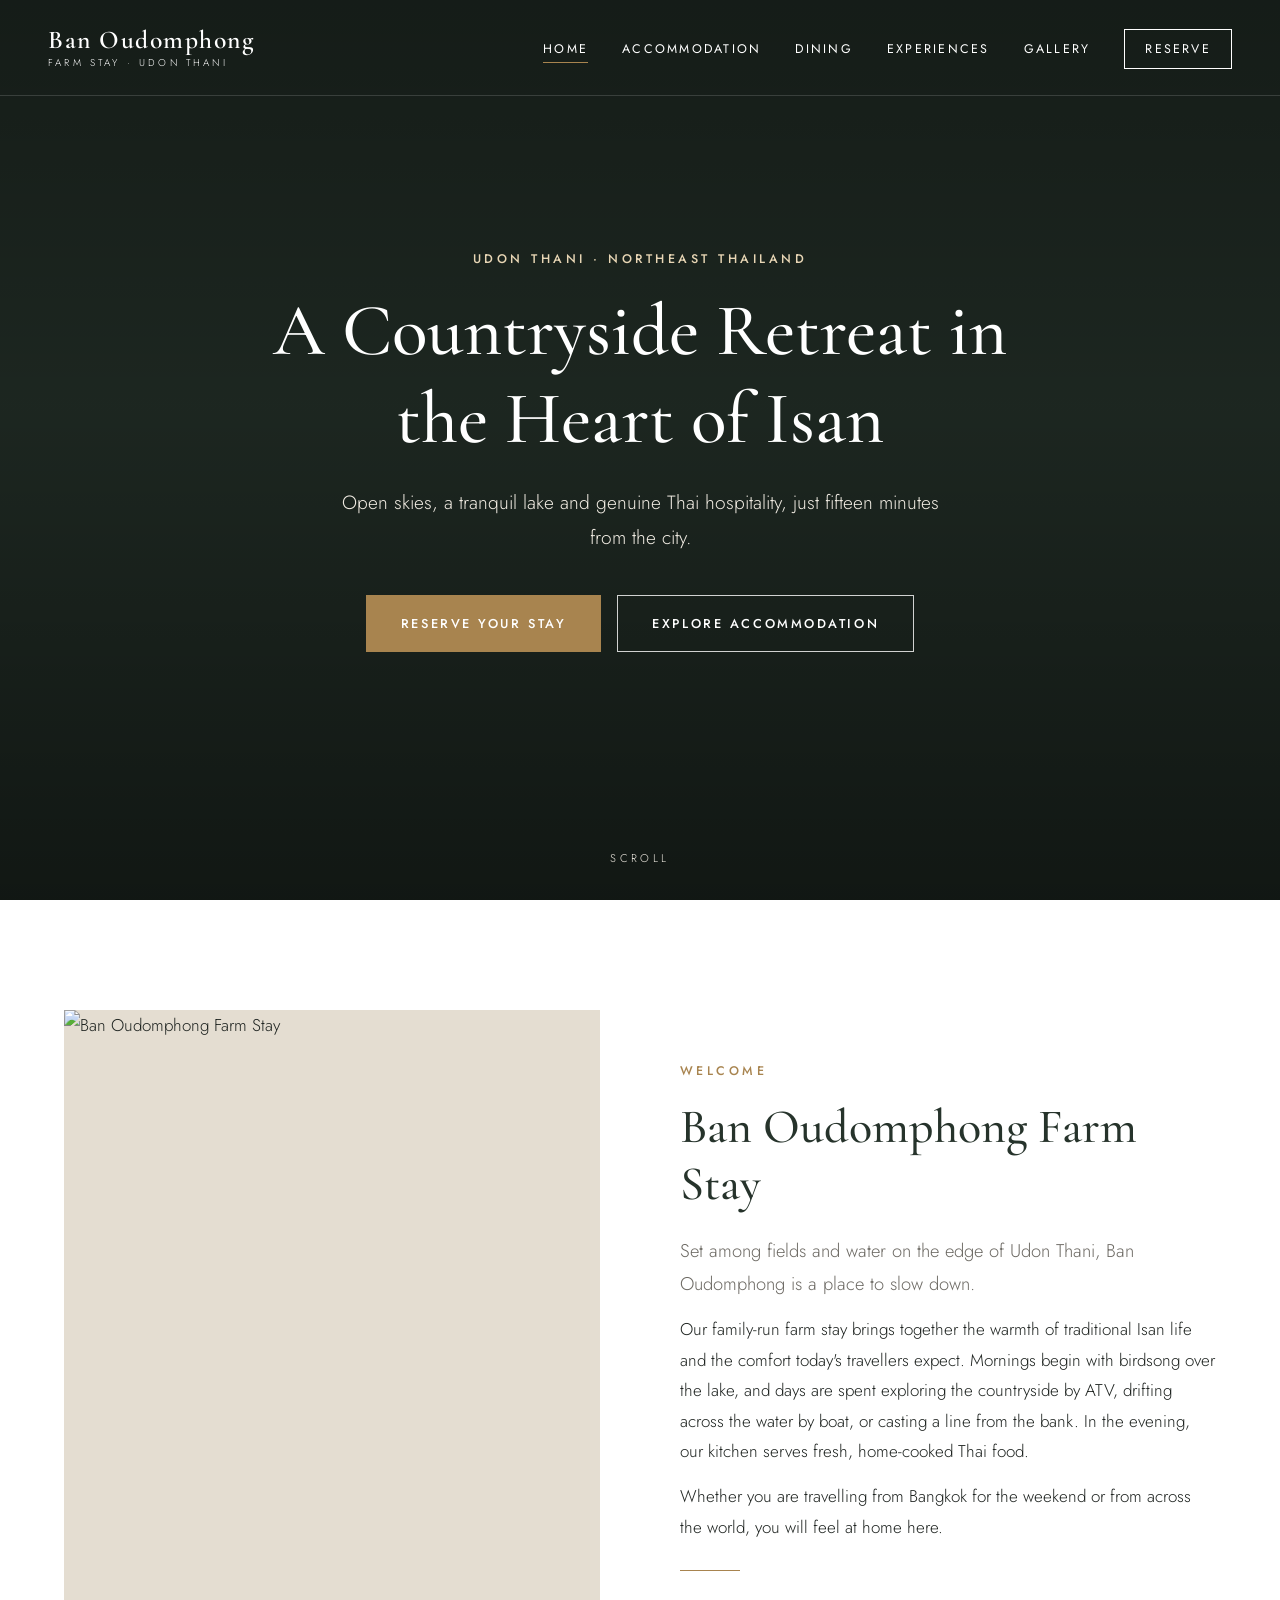
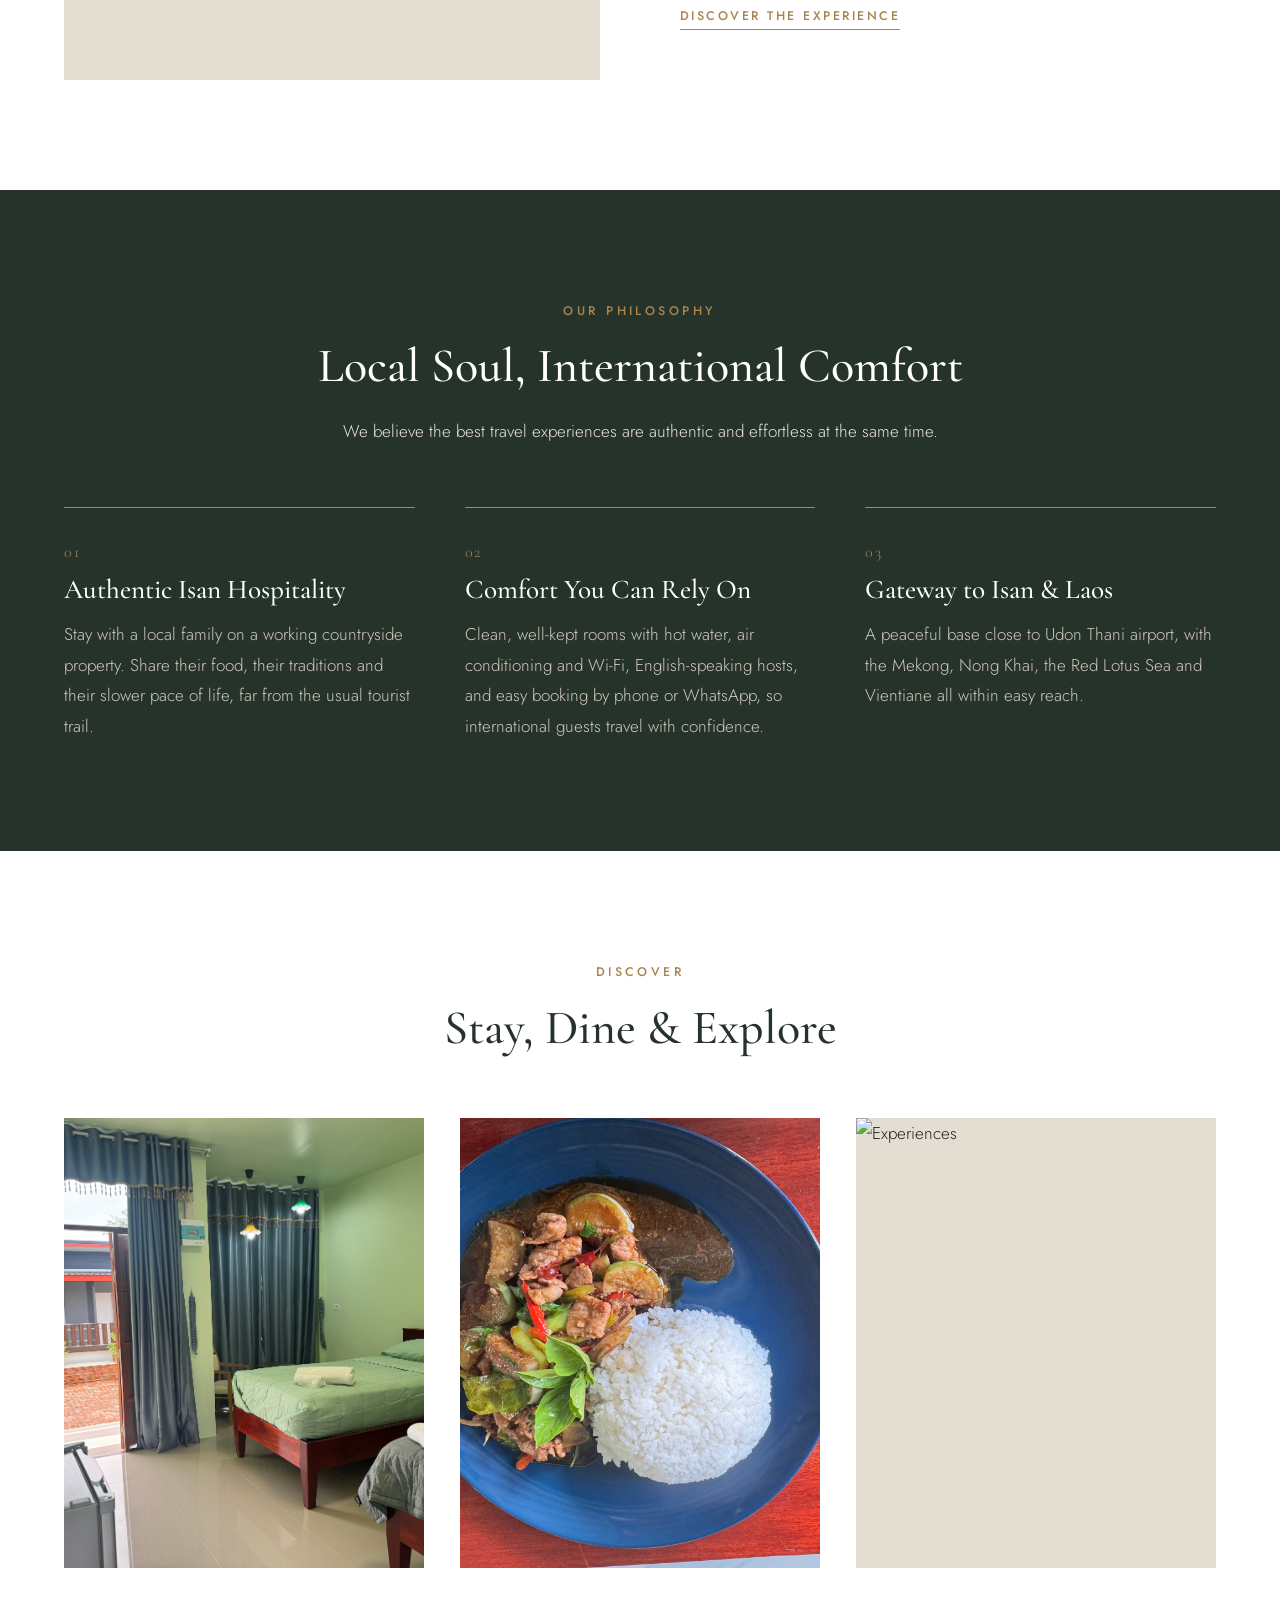
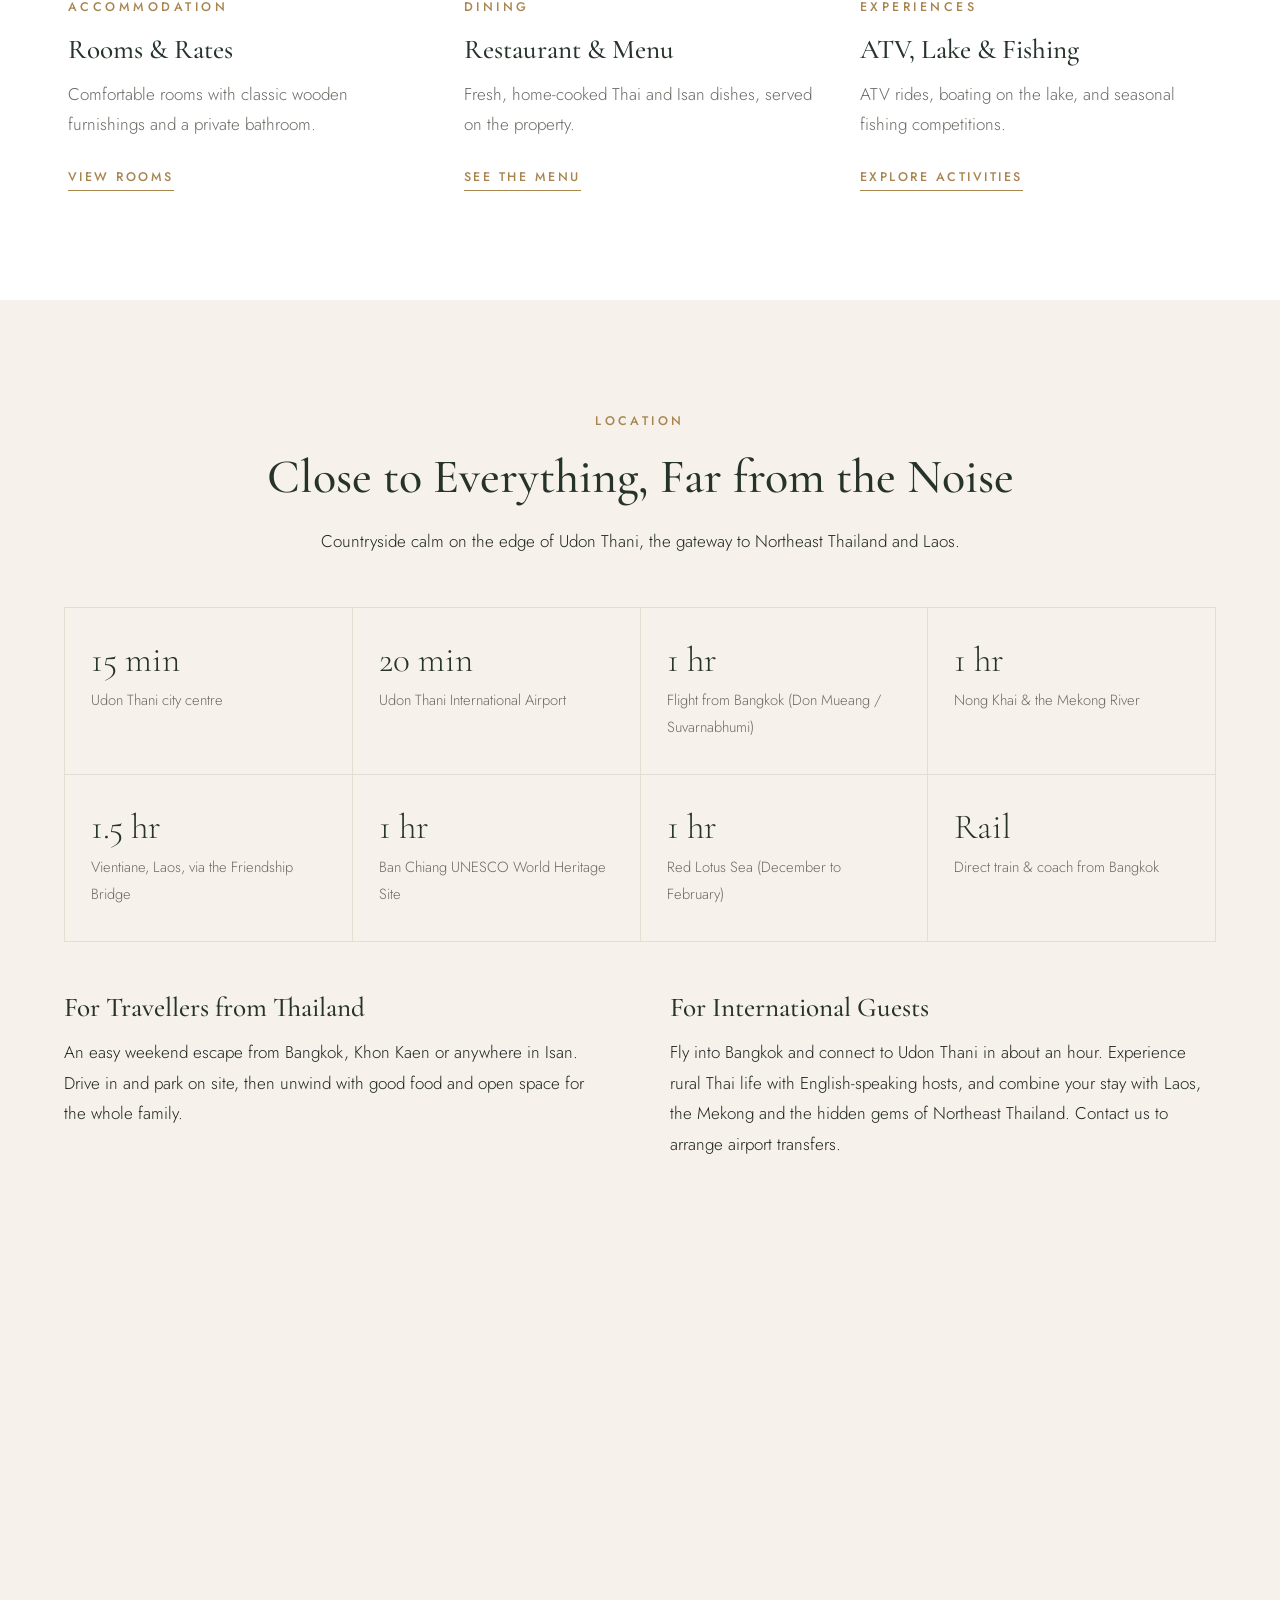
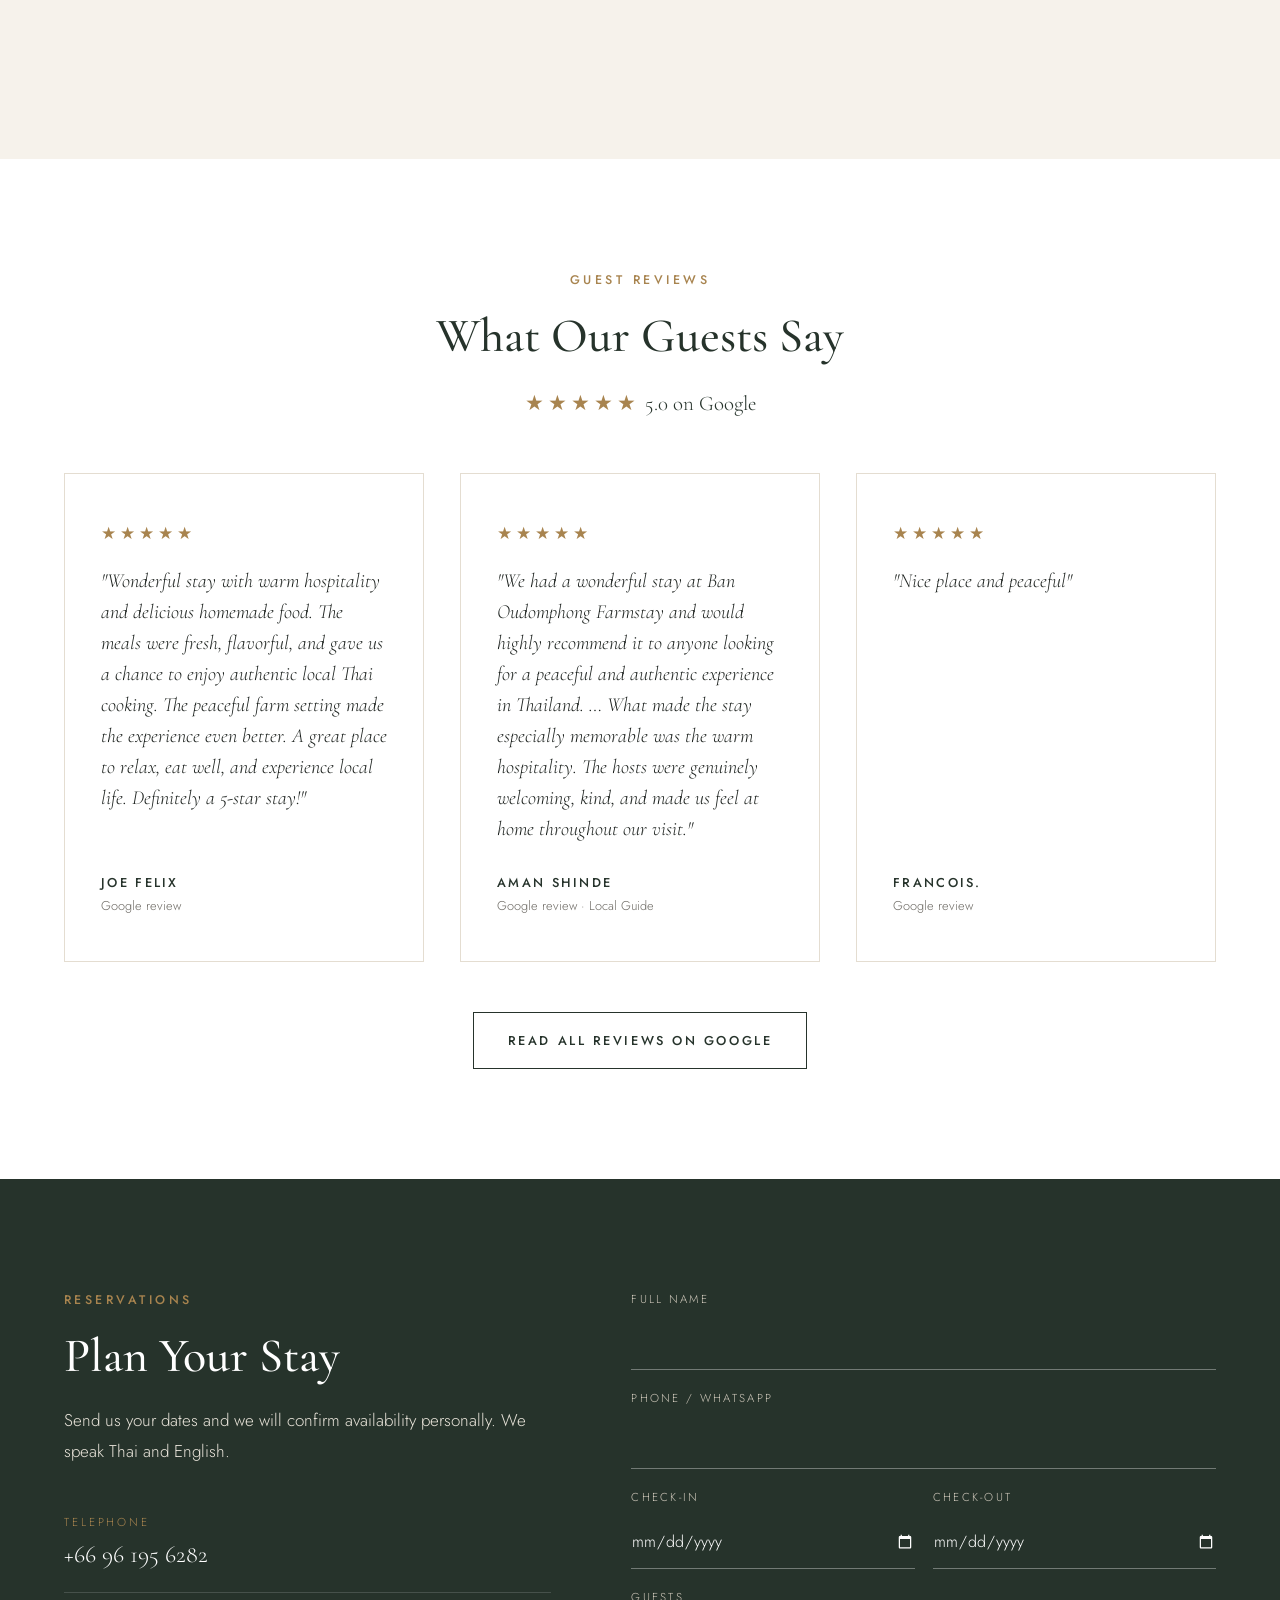
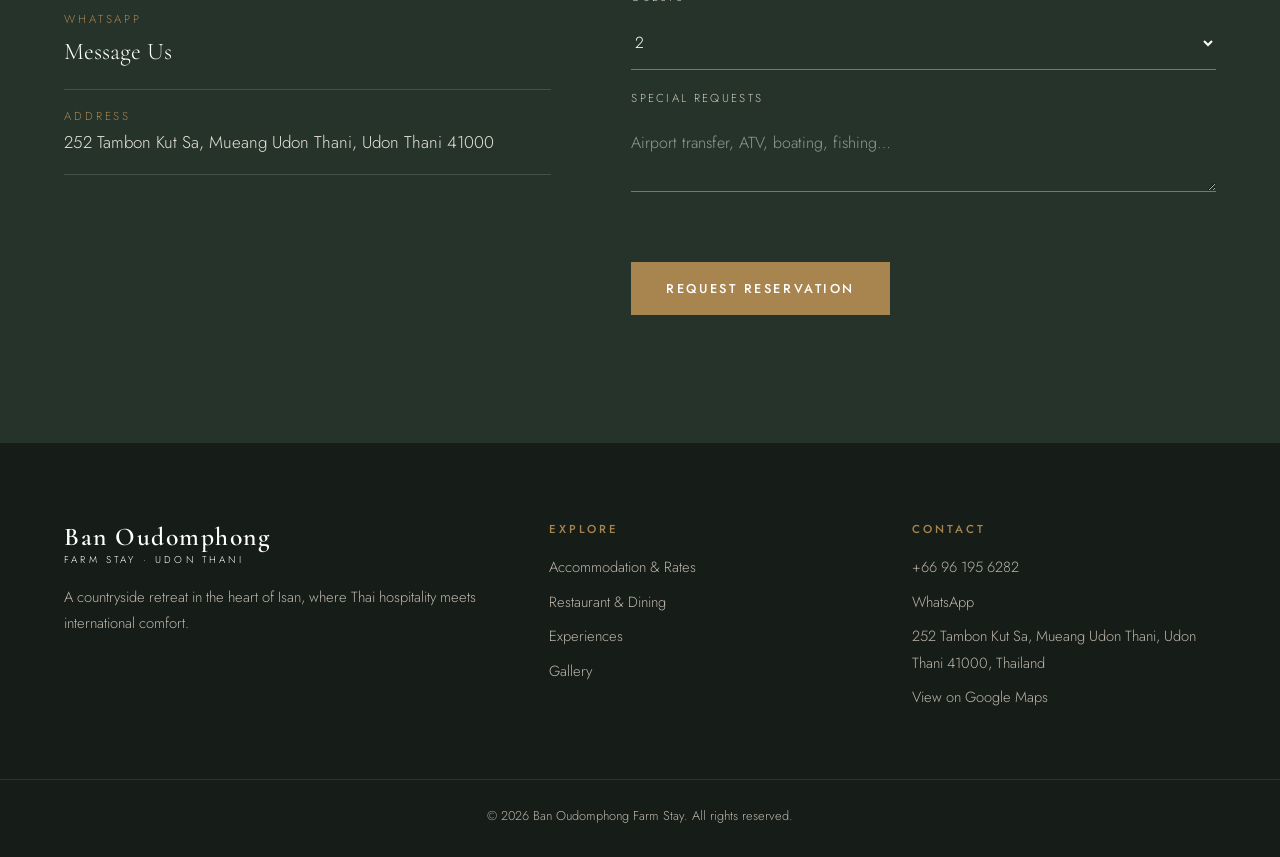
==== index.html @ ab88c96e "Initial commit" ====
<!DOCTYPE html>
<html lang="en">
<head>
  <meta charset="UTF-8">
  <meta name="viewport" content="width=device-width, initial-scale=1.0">
  <title>Ban Oudomphong Farm Stay | Countryside Retreat in Udon Thani, Thailand</title>
  <meta name="description" content="A countryside retreat 15 minutes from Udon Thani city. Comfortable rooms, an on-site Thai restaurant, lake boating, fishing and ATV rides, with Thai hospitality and international comfort.">
  <link href="https://fonts.googleapis.com/css2?family=Cormorant+Garamond:ital,wght@0,500;0,600;1,500&family=Jost:wght@300;400;500&display=swap" rel="stylesheet">
  <link rel="stylesheet" href="style.css">
</head>
<body>

  <div id="site-header"></div>

  <!-- ================= HERO ================= -->
  <section class="hero" style="background-image:url('nature/IMG_9752.JPG')">
    <div class="hero-content">
      <span class="eyebrow">Udon Thani · Northeast Thailand</span>
      <h1>A Countryside Retreat in the Heart of Isan</h1>
      <p>Open skies, a tranquil lake and genuine Thai hospitality, just fifteen minutes from the city.</p>
      <div class="hero-buttons">
        <a href="#contact" class="btn">Reserve Your Stay</a>
        <a href="accommodation.html" class="btn btn-ghost">Explore Accommodation</a>
      </div>
    </div>
    <span class="scroll-cue">Scroll</span>
  </section>

  <!-- ================= WELCOME ================= -->
  <section class="section">
    <div class="container split">
      <div class="split-img tall">
        <!-- Add your hotel photo as nature/hotel.jpg -->
        <img class="zoom" src="nature/hotel.jpg" alt="Ban Oudomphong Farm Stay">
      </div>
      <div>
        <span class="eyebrow">Welcome</span>
        <h2>Ban Oudomphong Farm Stay</h2>
        <p class="lead">Set among fields and water on the edge of Udon Thani, Ban Oudomphong is a place to slow down.</p>
        <p>Our family-run farm stay brings together the warmth of traditional Isan life and the comfort
           today's travellers expect. Mornings begin with birdsong over the lake, and days are spent
           exploring the countryside by ATV, drifting across the water by boat, or casting a line
           from the bank. In the evening, our kitchen serves fresh, home-cooked Thai food.</p>
        <p>Whether you are travelling from Bangkok for the weekend or from across the world, you
           will feel at home here.</p>
        <hr class="divider" style="margin-left:0">
        <a href="experiences.html" class="link-arrow">Discover the Experience</a>
      </div>
    </div>
  </section>

  <!-- ================= LOCAL + INTERNATIONAL ================= -->
  <section class="section dark">
    <div class="container">
      <div class="narrow center">
        <span class="eyebrow">Our Philosophy</span>
        <h2>Local Soul, International Comfort</h2>
        <p>We believe the best travel experiences are authentic and effortless at the same time.</p>
      </div>
      <div class="pillars">
        <div class="pillar">
          <span class="num">01</span>
          <h3>Authentic Isan Hospitality</h3>
          <p>Stay with a local family on a working countryside property. Share their food, their
             traditions and their slower pace of life, far from the usual tourist trail.</p>
        </div>
        <div class="pillar">
          <span class="num">02</span>
          <h3>Comfort You Can Rely On</h3>
          <p>Clean, well-kept rooms with hot water, air conditioning and Wi-Fi, English-speaking
             hosts, and easy booking by phone or WhatsApp, so international guests travel with confidence.</p>
        </div>
        <div class="pillar">
          <span class="num">03</span>
          <h3>Gateway to Isan &amp; Laos</h3>
          <p>A peaceful base close to Udon Thani airport, with the Mekong, Nong Khai, the Red Lotus Sea
             and Vientiane all within easy reach.</p>
        </div>
      </div>
    </div>
  </section>

  <!-- ================= DISCOVER ================= -->
  <section class="section">
    <div class="container">
      <div class="narrow center">
        <span class="eyebrow">Discover</span>
        <h2>Stay, Dine &amp; Explore</h2>
      </div>
      <div class="discover">
        <a href="accommodation.html" class="discover-card">
          <div class="img-wrap"><img src="rooms/IMG_9733.JPG" alt="Accommodation"></div>
          <div class="body">
            <span class="eyebrow">Accommodation</span>
            <h3>Rooms &amp; Rates</h3>
            <p>Comfortable rooms with classic wooden furnishings and a private bathroom.</p>
            <span class="link-arrow">View Rooms</span>
          </div>
        </a>
        <a href="dining.html" class="discover-card">
          <div class="img-wrap"><img src="food/IMG_9078.JPG" alt="Dining"></div>
          <div class="body">
            <span class="eyebrow">Dining</span>
            <h3>Restaurant &amp; Menu</h3>
            <p>Fresh, home-cooked Thai and Isan dishes, served on the property.</p>
            <span class="link-arrow">See the Menu</span>
          </div>
        </a>
        <a href="experiences.html" class="discover-card">
          <div class="img-wrap"><img src="nature/ATV1.JPG" alt="Experiences"></div>
          <div class="body">
            <span class="eyebrow">Experiences</span>
            <h3>ATV, Lake &amp; Fishing</h3>
            <p>ATV rides, boating on the lake, and seasonal fishing competitions.</p>
            <span class="link-arrow">Explore Activities</span>
          </div>
        </a>
      </div>
    </div>
  </section>

  <!-- ================= LOCATION ================= -->
  <section class="section sand" id="location">
    <div class="container">
      <div class="narrow center">
        <span class="eyebrow">Location</span>
        <h2>Close to Everything, Far from the Noise</h2>
        <p>Countryside calm on the edge of Udon Thani, the gateway to Northeast Thailand and Laos.</p>
      </div>
      <!-- Travel times are approximate -->
      <div class="distances">
        <div class="distance"><div class="time">15 min</div><div class="place">Udon Thani city centre</div></div>
        <div class="distance"><div class="time">20 min</div><div class="place">Udon Thani International Airport</div></div>
        <div class="distance"><div class="time">1 hr</div><div class="place">Flight from Bangkok (Don Mueang / Suvarnabhumi)</div></div>
        <div class="distance"><div class="time">1 hr</div><div class="place">Nong Khai &amp; the Mekong River</div></div>
        <div class="distance"><div class="time">1.5 hr</div><div class="place">Vientiane, Laos, via the Friendship Bridge</div></div>
        <div class="distance"><div class="time">1 hr</div><div class="place">Ban Chiang UNESCO World Heritage Site</div></div>
        <div class="distance"><div class="time">1 hr</div><div class="place">Red Lotus Sea (December to February)</div></div>
        <div class="distance"><div class="time">Rail</div><div class="place">Direct train &amp; coach from Bangkok</div></div>
      </div>
      <div class="split" style="align-items:start; gap:60px; margin-bottom:60px">
        <div>
          <h3>For Travellers from Thailand</h3>
          <p>An easy weekend escape from Bangkok, Khon Kaen or anywhere in Isan. Drive in and park
             on site, then unwind with good food and open space for the whole family.</p>
        </div>
        <div>
          <h3>For International Guests</h3>
          <p>Fly into Bangkok and connect to Udon Thani in about an hour. Experience rural Thai life
             with English-speaking hosts, and combine your stay with Laos, the Mekong and the hidden
             gems of Northeast Thailand. Contact us to arrange airport transfers.</p>
        </div>
      </div>
      <div class="map">
        <iframe src="https://maps.google.com/maps?q=17.4965262,102.811084&z=12&output=embed" allowfullscreen loading="lazy"></iframe>
      </div>
    </div>
  </section>

  <!-- ================= REVIEWS ================= -->
  <section class="section" id="reviews">
    <div class="container">
      <div class="narrow center">
        <span class="eyebrow">Guest Reviews</span>
        <h2>What Our Guests Say</h2>
        <p class="rating"><span class="stars">★★★★★</span> 5.0 on Google</p>
      </div>
      <div class="reviews">
        <div class="review">
          <span class="stars">★★★★★</span>
          <blockquote>"Wonderful stay with warm hospitality and delicious homemade food. The meals were fresh,
            flavorful, and gave us a chance to enjoy authentic local Thai cooking. The peaceful farm setting
            made the experience even better. A great place to relax, eat well, and experience local life.
            Definitely a 5-star stay!"</blockquote>
          <cite>Joe Felix</cite>
          <span class="src">Google review</span>
        </div>
        <div class="review">
          <span class="stars">★★★★★</span>
          <blockquote>"We had a wonderful stay at Ban Oudomphong Farmstay and would highly recommend it to anyone
            looking for a peaceful and authentic experience in Thailand. … What made the stay especially
            memorable was the warm hospitality. The hosts were genuinely welcoming, kind, and made us feel
            at home throughout our visit."</blockquote>
          <cite>Aman Shinde</cite>
          <span class="src">Google review · Local Guide</span>
        </div>
        <div class="review">
          <span class="stars">★★★★★</span>
          <blockquote>"Nice place and peaceful"</blockquote>
          <cite>Francois.</cite>
          <span class="src">Google review</span>
        </div>
      </div>
      <div class="center" style="margin-top:50px">
        <a class="btn btn-line" target="_blank"
           href="https://www.google.com/maps/place/Ban+Oudomphong+Farm+Stay+Udon+thani/@17.4965262,102.8085091,17z/data=!3m1!4b1!4m6!3m5!1s0x3123796e10d4afdd:0xed0dc369c6ca9669!8m2!3d17.4965262!4d102.811084!16s%2Fg%2F11npc_1782">
          Read All Reviews on Google</a>
      </div>
    </div>
  </section>

  <!-- ================= RESERVATIONS ================= -->
  <section class="section dark" id="contact">
    <div class="container contact-grid">
      <div>
        <span class="eyebrow">Reservations</span>
        <h2>Plan Your Stay</h2>
        <p>Send us your dates and we will confirm availability personally. We speak Thai and English.</p>
        <ul class="contact-list">
          <li><span>Telephone</span><a href="tel:+66961956282">+66 96 195 6282</a></li>
          <li><span>WhatsApp</span><a href="https://wa.me/66961956282" target="_blank">Message Us</a></li>
          <li><span>Address</span>252 Tambon Kut Sa, Mueang Udon Thani, Udon Thani 41000</li>
        </ul>
      </div>

      <!-- Submitting opens WhatsApp with the booking details filled in -->
      <form id="bookingForm" class="form">
        <label>Full Name<input type="text" id="name" required></label>
        <label>Phone / WhatsApp<input type="tel" id="phone" required></label>
        <div class="row">
          <label>Check-in<input type="date" id="checkin" required></label>
          <label>Check-out<input type="date" id="checkout" required></label>
        </div>
        <label>Guests
          <select id="guests"><option>1</option><option selected>2</option><option>3</option><option>4</option></select>
        </label>
        <label>Special Requests<textarea id="message" rows="2" placeholder="Airport transfer, ATV, boating, fishing…"></textarea></label>
        <p id="totalPrice" class="total"></p>
        <div><button type="submit" class="btn">Request Reservation</button></div>
        <p id="formMsg" class="form-msg"></p>
      </form>
    </div>
  </section>

  <div id="site-footer"></div>
  <script src="script.js"></script>
</body>
</html>
---- style.css ----
/* =========================================================
   Ban Oudomphong Farm Stay: shared styles for all pages
   ========================================================= */
:root {
  --ink: #1f2421;
  --forest: #26332b;
  --sand: #f6f2eb;
  --stone: #e4ddd1;
  --gold: #a8844f;
  --gold-dark: #8a6a3b;
  --muted: #6d6a64;
  --white: #ffffff;
  --serif: 'Cormorant Garamond', Georgia, serif;
  --sans: 'Jost', 'Helvetica Neue', Arial, sans-serif;
}
* { margin: 0; padding: 0; box-sizing: border-box; }
html { scroll-behavior: smooth; }
body { font-family: var(--sans); font-weight: 300; color: var(--ink); line-height: 1.8; background: var(--white); font-size: 17px; }
img { display: block; max-width: 100%; background: var(--stone); }
a { color: inherit; text-decoration: none; }
h1, h2, h3, h4 { font-family: var(--serif); font-weight: 500; line-height: 1.2; color: var(--forest); }
h1 { font-size: clamp(2.6rem, 6vw, 4.6rem); }
h2 { font-size: clamp(2rem, 4vw, 3rem); margin-bottom: 20px; }
h3 { font-size: 1.7rem; margin-bottom: 12px; }
p + p { margin-top: 14px; }
strong { font-weight: 500; }

.container { max-width: 1200px; margin: 0 auto; padding: 0 24px; }
.narrow { max-width: 760px; margin: 0 auto; }
.section { padding: 110px 0; }
.sand { background: var(--sand); }
.dark { background: var(--forest); color: #e9e4da; }
.dark h2, .dark h3 { color: #fff; }
.center { text-align: center; }

/* Small uppercase label above headings */
.eyebrow {
  display: block; font-family: var(--sans); font-size: .78rem; font-weight: 500;
  letter-spacing: .28em; text-transform: uppercase; color: var(--gold); margin-bottom: 16px;
}
.divider { width: 60px; height: 1px; background: var(--gold); margin: 28px auto; border: 0; }
.lead { font-size: 1.15rem; color: var(--muted); }

/* ---------- Buttons ---------- */
.btn {
  display: inline-block; font-family: var(--sans); font-size: .8rem; font-weight: 500;
  letter-spacing: .2em; text-transform: uppercase; padding: 16px 34px;
  background: var(--gold); color: #fff; border: 1px solid var(--gold); cursor: pointer; transition: .3s;
}
.btn:hover { background: var(--gold-dark); border-color: var(--gold-dark); }
.btn-ghost { background: transparent; border-color: rgba(255,255,255,.8); }
.btn-ghost:hover { background: #fff; color: var(--forest); border-color: #fff; }
.btn-line { background: transparent; color: var(--forest); border-color: var(--forest); }
.btn-line:hover { background: var(--forest); color: #fff; }
.link-arrow {
  font-size: .78rem; font-weight: 500; letter-spacing: .2em; text-transform: uppercase;
  color: var(--gold); border-bottom: 1px solid var(--gold); padding-bottom: 4px;
}
.link-arrow:hover { color: var(--forest); border-color: var(--forest); }

/* ---------- Navbar ---------- */
.navbar {
  position: fixed; top: 0; left: 0; right: 0; z-index: 100;
  display: flex; justify-content: space-between; align-items: center;
  padding: 26px 48px; transition: .35s; border-bottom: 1px solid rgba(255,255,255,.15);
}
.navbar.scrolled { background: #fff; padding: 16px 48px; border-bottom-color: var(--stone); }
.logo { display: flex; flex-direction: column; line-height: 1.1; color: #fff; }
.logo strong { font-family: var(--serif); font-size: 1.6rem; font-weight: 600; letter-spacing: .06em; }
.logo small { font-size: .62rem; letter-spacing: .32em; text-transform: uppercase; margin-top: 4px; }
.navbar.scrolled .logo { color: var(--forest); }
.nav-links { display: flex; gap: 34px; list-style: none; align-items: center; }
.nav-links a {
  color: #fff; font-size: .78rem; font-weight: 400; letter-spacing: .18em; text-transform: uppercase;
  padding-bottom: 4px; border-bottom: 1px solid transparent; transition: .3s;
}
.nav-links a:hover, .nav-links a.active { border-bottom-color: var(--gold); }
.navbar.scrolled .nav-links a { color: var(--ink); }
.nav-links .nav-book { border: 1px solid #fff; padding: 10px 20px; }
.navbar.scrolled .nav-links .nav-book { background: var(--gold); border-color: var(--gold); color: #fff; }
.menu-toggle { display: none; background: none; border: 0; color: #fff; font-size: 1.6rem; cursor: pointer; }
.navbar.scrolled .menu-toggle { color: var(--ink); }

/* ---------- Heroes ---------- */
.hero, .page-hero {
  position: relative; display: flex; align-items: center; justify-content: center;
  text-align: center; color: #fff; background-color: var(--forest);
  background-size: cover; background-position: center;
}
.hero { min-height: 100vh; }
.page-hero { min-height: 62vh; padding-top: 80px; }
.hero::before, .page-hero::before {
  content: ""; position: absolute; inset: 0;
  background: linear-gradient(180deg, rgba(0,0,0,.45) 0%, rgba(0,0,0,.25) 45%, rgba(0,0,0,.55) 100%);
}
.hero-content { position: relative; max-width: 820px; padding: 0 24px; }
.hero h1, .page-hero h1 { color: #fff; }
.hero .eyebrow, .page-hero .eyebrow { color: #e8d6b5; }
.hero p { font-size: 1.2rem; margin: 22px auto 40px; max-width: 620px; color: #f1ece3; }
.hero-buttons { display: flex; gap: 16px; justify-content: center; flex-wrap: wrap; }
.scroll-cue {
  position: absolute; bottom: 32px; left: 50%; transform: translateX(-50%);
  font-size: .7rem; letter-spacing: .3em; text-transform: uppercase; color: #f1ece3;
}

/* ---------- Split layout (image + text) ---------- */
.split { display: grid; grid-template-columns: 1fr 1fr; gap: 80px; align-items: center; }
.split.reverse > :first-child { order: 2; }
.split-img img { width: 100%; height: auto; }
.split-img.tall img { aspect-ratio: 4 / 5; object-fit: cover; }

/* ---------- Pillars: local & international ---------- */
.pillars { display: grid; grid-template-columns: repeat(3, 1fr); gap: 50px; margin-top: 60px; }
.pillar { border-top: 1px solid var(--gold); padding-top: 28px; }
.pillar .num { font-family: var(--serif); font-size: 1rem; color: var(--gold); letter-spacing: .1em; }
.pillar h3 { margin-top: 8px; }
.pillar p { color: var(--muted); }
.dark .pillar p { color: #cfc8bb; }

/* ---------- Discover cards ---------- */
.discover { display: grid; grid-template-columns: repeat(3, 1fr); gap: 36px; margin-top: 60px; }
.discover-card img { width: 100%; aspect-ratio: 4 / 5; object-fit: cover; transition: .6s; }
.discover-card .img-wrap { overflow: hidden; }
.discover-card:hover img { transform: scale(1.04); }
.discover-card .body { padding: 28px 4px 0; }
.discover-card p { color: var(--muted); margin-bottom: 20px; }

/* ---------- Location ---------- */
.distances { display: grid; grid-template-columns: repeat(4, 1fr); border-top: 1px solid var(--stone); border-left: 1px solid var(--stone); margin: 50px 0; }
.distance { padding: 34px 26px; border-right: 1px solid var(--stone); border-bottom: 1px solid var(--stone); }
.distance .time { font-family: var(--serif); font-size: 2.2rem; color: var(--forest); line-height: 1; }
.distance .place { font-size: .92rem; color: var(--muted); margin-top: 10px; }
.map iframe { width: 100%; height: 420px; border: 0; filter: grayscale(.35); }

/* ---------- Reviews ---------- */
.rating { font-family: var(--serif); font-size: 1.3rem; color: var(--forest); }
.stars { color: var(--gold); letter-spacing: 4px; }
.reviews { display: grid; grid-template-columns: repeat(3, 1fr); gap: 36px; margin-top: 50px; }
.review { background: #fff; padding: 44px 36px; border: 1px solid var(--stone); display: flex; flex-direction: column; }
.review blockquote { font-family: var(--serif); font-size: 1.25rem; font-style: italic; line-height: 1.55; color: var(--ink); margin: 18px 0 26px; flex: 1; }
.review cite { font-style: normal; font-size: .8rem; letter-spacing: .18em; text-transform: uppercase; color: var(--forest); font-weight: 500; }
.review .src { font-size: .8rem; color: var(--muted); }

/* ---------- Booking / contact ---------- */
.contact-grid { display: grid; grid-template-columns: 1fr 1.2fr; gap: 80px; }
.contact-list { list-style: none; margin: 30px 0; }
.contact-list li { padding: 16px 0; border-bottom: 1px solid rgba(255,255,255,.15); }
.contact-list span { display: block; font-size: .72rem; letter-spacing: .25em; text-transform: uppercase; color: var(--gold); }
.contact-list a { font-family: var(--serif); font-size: 1.5rem; color: #fff; }
.form { display: grid; gap: 18px; }
.form .row { display: grid; grid-template-columns: 1fr 1fr; gap: 18px; }
.form label { font-size: .72rem; letter-spacing: .2em; text-transform: uppercase; color: #cfc8bb; }
.form input, .form select, .form textarea {
  width: 100%; margin-top: 8px; padding: 14px 0; font-family: var(--sans); font-size: 1rem; font-weight: 300;
  color: #fff; background: transparent; border: 0; border-bottom: 1px solid rgba(255,255,255,.35); outline: none;
}
.form input:focus, .form select:focus, .form textarea:focus { border-bottom-color: var(--gold); }
.form select option { color: var(--ink); }
.form input::placeholder, .form textarea::placeholder { color: rgba(255,255,255,.5); }
.form input[type="date"] { color-scheme: dark; }
.total { font-family: var(--serif); font-size: 1.3rem; color: #e8d6b5; min-height: 1.3em; }
.form-msg { color: #e8d6b5; }

/* ---------- Accommodation ---------- */
.room-main { width: 100%; aspect-ratio: 4 / 3; object-fit: cover; cursor: zoom-in; }
.room-thumbs { display: grid; grid-template-columns: repeat(4, 1fr); gap: 12px; margin-top: 12px; }
.room-thumbs img { width: 100%; aspect-ratio: 1; object-fit: cover; cursor: pointer; opacity: .55; transition: .3s; }
.room-thumbs img:hover, .room-thumbs img.active { opacity: 1; outline: 1px solid var(--gold); outline-offset: 3px; }
.rate-box { border: 1px solid var(--stone); padding: 36px; margin: 30px 0; background: #fff; }
.rate-box .label { font-size: .72rem; letter-spacing: .25em; text-transform: uppercase; color: var(--muted); }
.rate-box .rate { font-family: var(--serif); font-size: 3rem; color: var(--forest); line-height: 1.1; margin: 6px 0; }
.rate-box .rate small { font-family: var(--sans); font-size: .9rem; color: var(--muted); }
.amenities { list-style: none; display: grid; grid-template-columns: repeat(3, 1fr); gap: 0 50px; margin-top: 40px; }
.amenities li { padding: 16px 0 16px 26px; border-bottom: 1px solid var(--stone); position: relative; }
.amenities li::before { content: ""; position: absolute; left: 0; top: 50%; width: 10px; height: 1px; background: var(--gold); }
.policies { display: grid; grid-template-columns: repeat(3, 1fr); gap: 40px; margin-top: 50px; }
.policies h4 { font-family: var(--sans); font-size: .75rem; letter-spacing: .25em; text-transform: uppercase; color: var(--gold); font-weight: 500; margin-bottom: 8px; }

/* ---------- Dining ---------- */
/* Photos show in full (no cropping) */
.dishes { display: grid; grid-template-columns: repeat(3, 1fr); gap: 36px; margin-top: 60px; align-items: start; }
.dish img { width: 100%; height: auto; cursor: zoom-in; }
.dish figcaption { padding-top: 22px; }
.dish .thai { display: block; font-size: .75rem; letter-spacing: .2em; text-transform: uppercase; color: var(--gold); }
.dish h3 { margin: 6px 0 8px; }
.dish p { color: var(--muted); font-size: .95rem; }
.menu { display: grid; grid-template-columns: 1fr 1fr; gap: 60px 80px; margin-top: 60px; }
.menu-cat h3 { font-size: 1.5rem; padding-bottom: 14px; border-bottom: 1px solid var(--gold); margin-bottom: 8px; }
.menu-item { padding: 16px 0; border-bottom: 1px solid var(--stone); }
.menu-item h4 { font-size: 1.3rem; }
.menu-item h4 em { font-family: var(--sans); font-style: normal; font-size: .8rem; color: var(--gold); letter-spacing: .08em; margin-left: 6px; }
.menu-item p { font-size: .93rem; color: var(--muted); }
.menu-note { margin-top: 40px; font-size: .9rem; color: var(--muted); font-style: italic; }

/* ---------- Experiences ---------- */
/* Photos run the full width in a row; text sits below in two columns */
.exp { padding: 90px 0; border-bottom: 1px solid var(--stone); }
.exp:last-child { border-bottom: 0; }
.exp-photos { display: grid; grid-template-columns: 1fr 1fr; gap: 20px; align-items: start; margin-bottom: 50px; }
.exp-photos img { width: 100%; height: auto; cursor: zoom-in; }   /* full photo, no cropping */
.exp-text { display: grid; grid-template-columns: 1fr 1.3fr; column-gap: 80px; align-items: start; }
.exp-list { list-style: none; margin-top: 24px; }
.exp-list li { padding: 12px 0 12px 26px; border-bottom: 1px solid var(--stone); position: relative; }
.exp-list li::before { content: ""; position: absolute; left: 0; top: 50%; width: 10px; height: 1px; background: var(--gold); }
.nearby { display: grid; grid-template-columns: repeat(4, 1fr); gap: 36px; margin-top: 50px; }
.nearby h4 { font-size: 1.35rem; margin-bottom: 6px; }
.nearby p { font-size: .92rem; color: var(--muted); }
.nearby .time { font-size: .72rem; letter-spacing: .22em; text-transform: uppercase; color: var(--gold); }

/* ---------- Gallery (masonry: photos never cropped) ---------- */
.gallery { columns: 3; column-gap: 18px; margin-top: 50px; }
.gallery figure { break-inside: avoid; margin-bottom: 18px; }
.gallery img { width: 100%; height: auto; cursor: zoom-in; transition: opacity .3s; min-height: 220px; }
.gallery img:hover { opacity: .88; }
.gallery figcaption { font-size: .8rem; letter-spacing: .15em; text-transform: uppercase; color: var(--muted); padding-top: 10px; }

/* ---------- CTA band ---------- */
.cta-band { text-align: center; padding: 100px 24px; background: var(--forest) center/cover; position: relative; color: #fff; }
.cta-band::before { content: ""; position: absolute; inset: 0; background: rgba(20,28,23,.7); }
.cta-band > * { position: relative; }
.cta-band h2 { color: #fff; }
.cta-band p { color: #e9e4da; margin-bottom: 34px; }

/* ---------- Lightbox ---------- */
.lightbox { display: none; position: fixed; inset: 0; background: rgba(12,15,13,.94); z-index: 300; align-items: center; justify-content: center; }
.lightbox.show { display: flex; }
.lightbox img { max-width: 92%; max-height: 88vh; background: none; }
.lightbox .close { position: absolute; top: 20px; right: 34px; color: #fff; font-size: 2.6rem; font-weight: 200; cursor: pointer; }

/* ---------- Footer ---------- */
.footer { background: #161c18; color: #bdb6a9; padding: 80px 0 30px; font-size: .92rem; }
.footer-grid { display: grid; grid-template-columns: 1.4fr 1fr 1fr; gap: 60px; }
.footer .logo { color: #fff; margin-bottom: 18px; }
.footer h4 { font-family: var(--sans); font-size: .72rem; letter-spacing: .25em; text-transform: uppercase; color: var(--gold); font-weight: 500; margin-bottom: 18px; }
.footer ul { list-style: none; }
.footer li { margin-bottom: 8px; }
.footer a:hover { color: #fff; }
.footer-bottom { border-top: 1px solid rgba(255,255,255,.1); margin-top: 60px; padding-top: 24px; font-size: .8rem; text-align: center; }

/* ---------- Tablet ---------- */
@media (max-width: 1000px) {
  .split, .contact-grid { grid-template-columns: 1fr; gap: 50px; }
  .split.reverse > :first-child { order: 0; }
  .exp-text { grid-template-columns: 1fr; }
  .pillars, .discover, .reviews, .dishes, .policies { grid-template-columns: 1fr; }
  .distances, .nearby { grid-template-columns: repeat(2, 1fr); }
  .amenities { grid-template-columns: 1fr 1fr; }
  .menu { grid-template-columns: 1fr; }
  .gallery { columns: 2; }
  .footer-grid { grid-template-columns: 1fr; gap: 40px; }
}

/* ---------- Mobile ---------- */
@media (max-width: 860px) {
  .navbar, .navbar.scrolled { padding: 16px 20px; }
  .menu-toggle { display: block; }
  .nav-links {
    display: none; position: absolute; top: 100%; left: 0; right: 0;
    flex-direction: column; gap: 22px; background: #fff; padding: 30px 20px; border-bottom: 1px solid var(--stone);
  }
  .nav-links.open { display: flex; }
  .nav-links a { color: var(--ink); }
  .nav-links .nav-book { border-color: var(--gold); }
  .section { padding: 80px 0; }
  .exp { padding: 60px 0; }
}
@media (max-width: 560px) {
  body { font-size: 16px; }
  .distances, .nearby, .amenities, .form .row { grid-template-columns: 1fr; }
  .gallery { columns: 1; }
  .exp-photos { grid-template-columns: 1fr; }
}
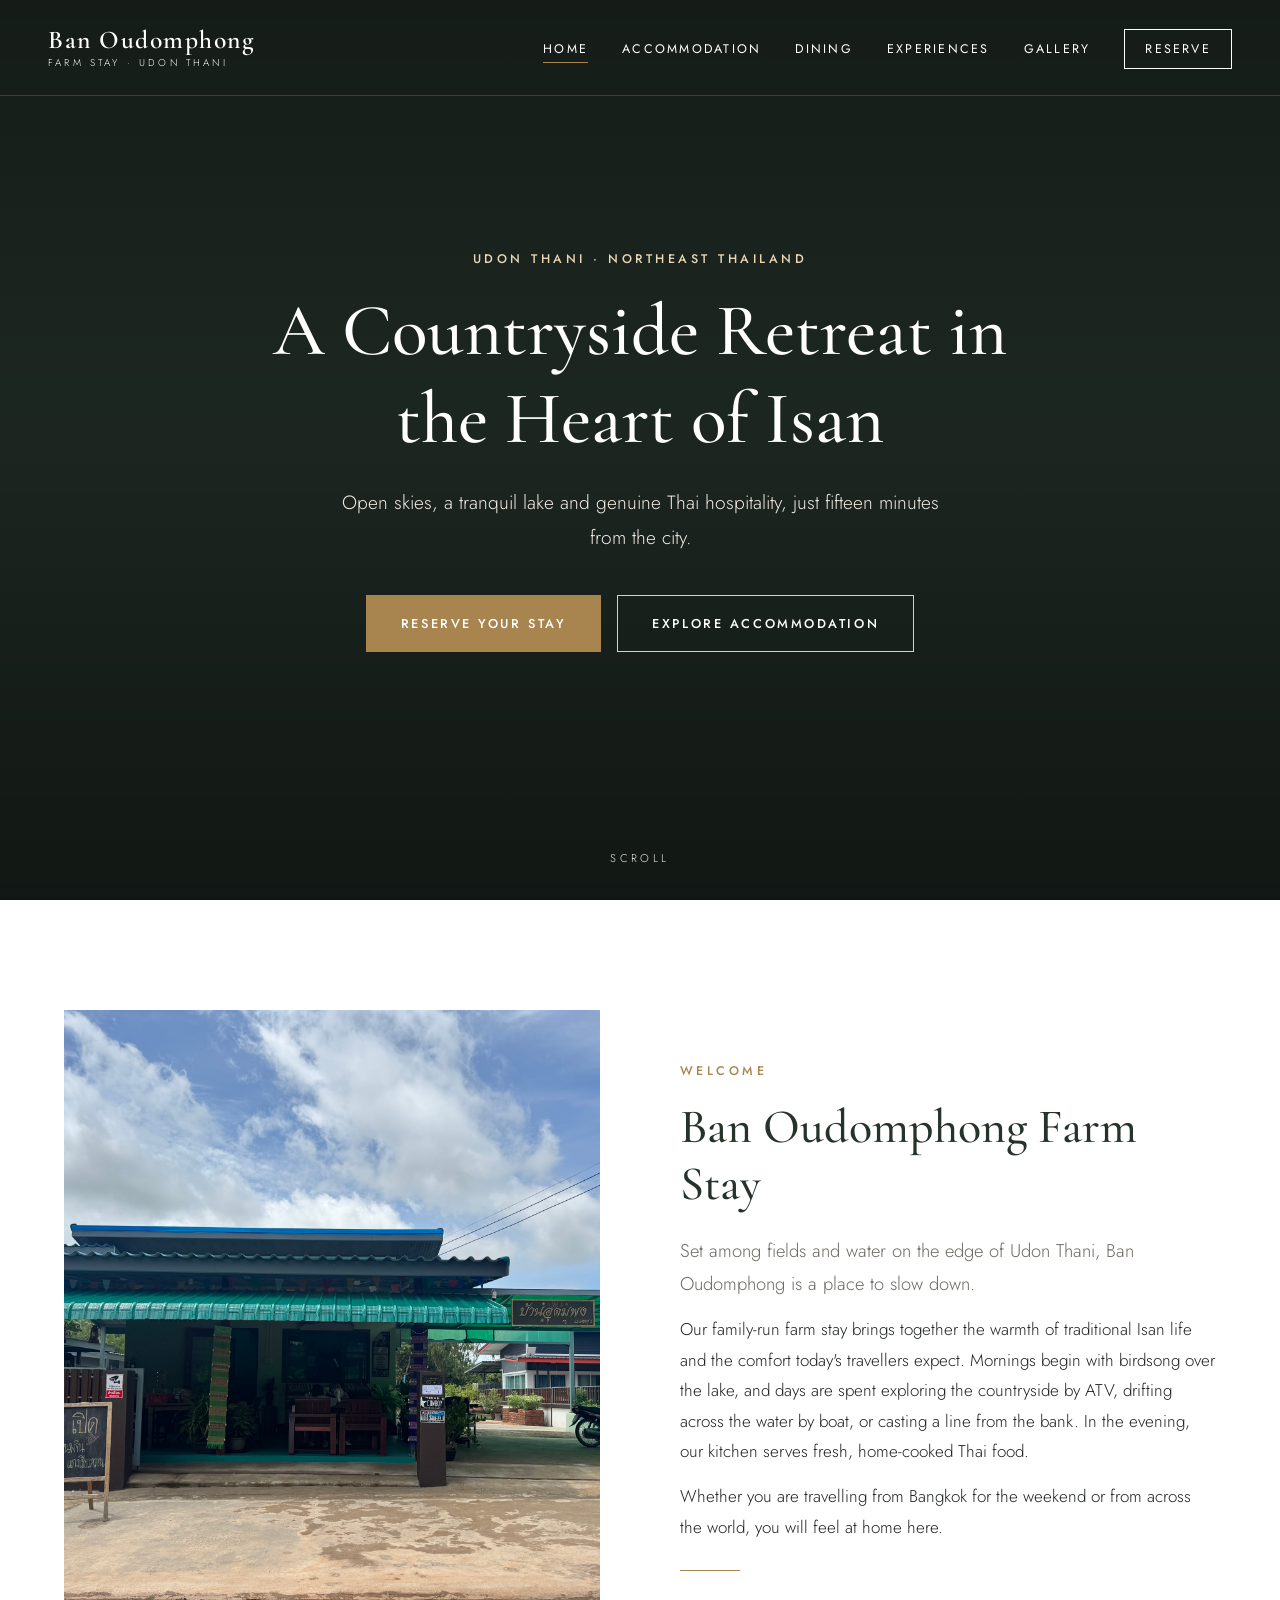
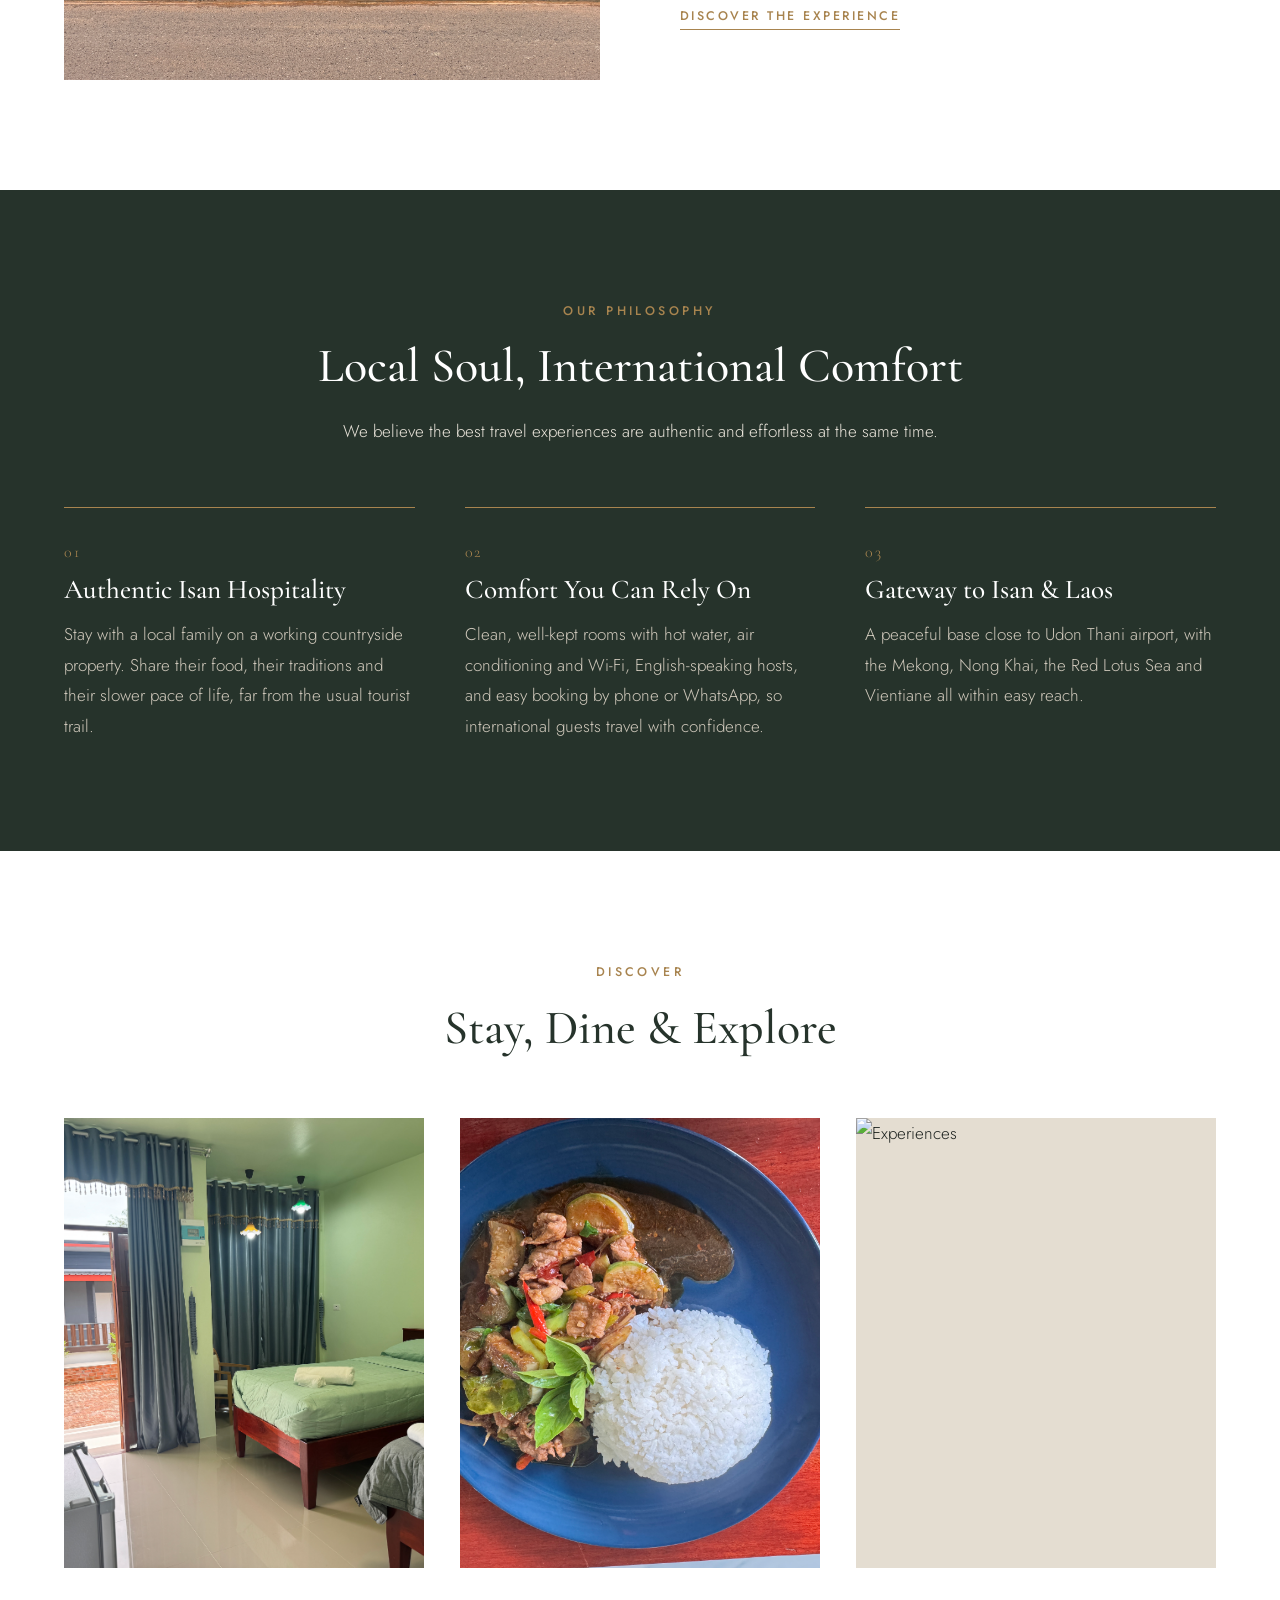
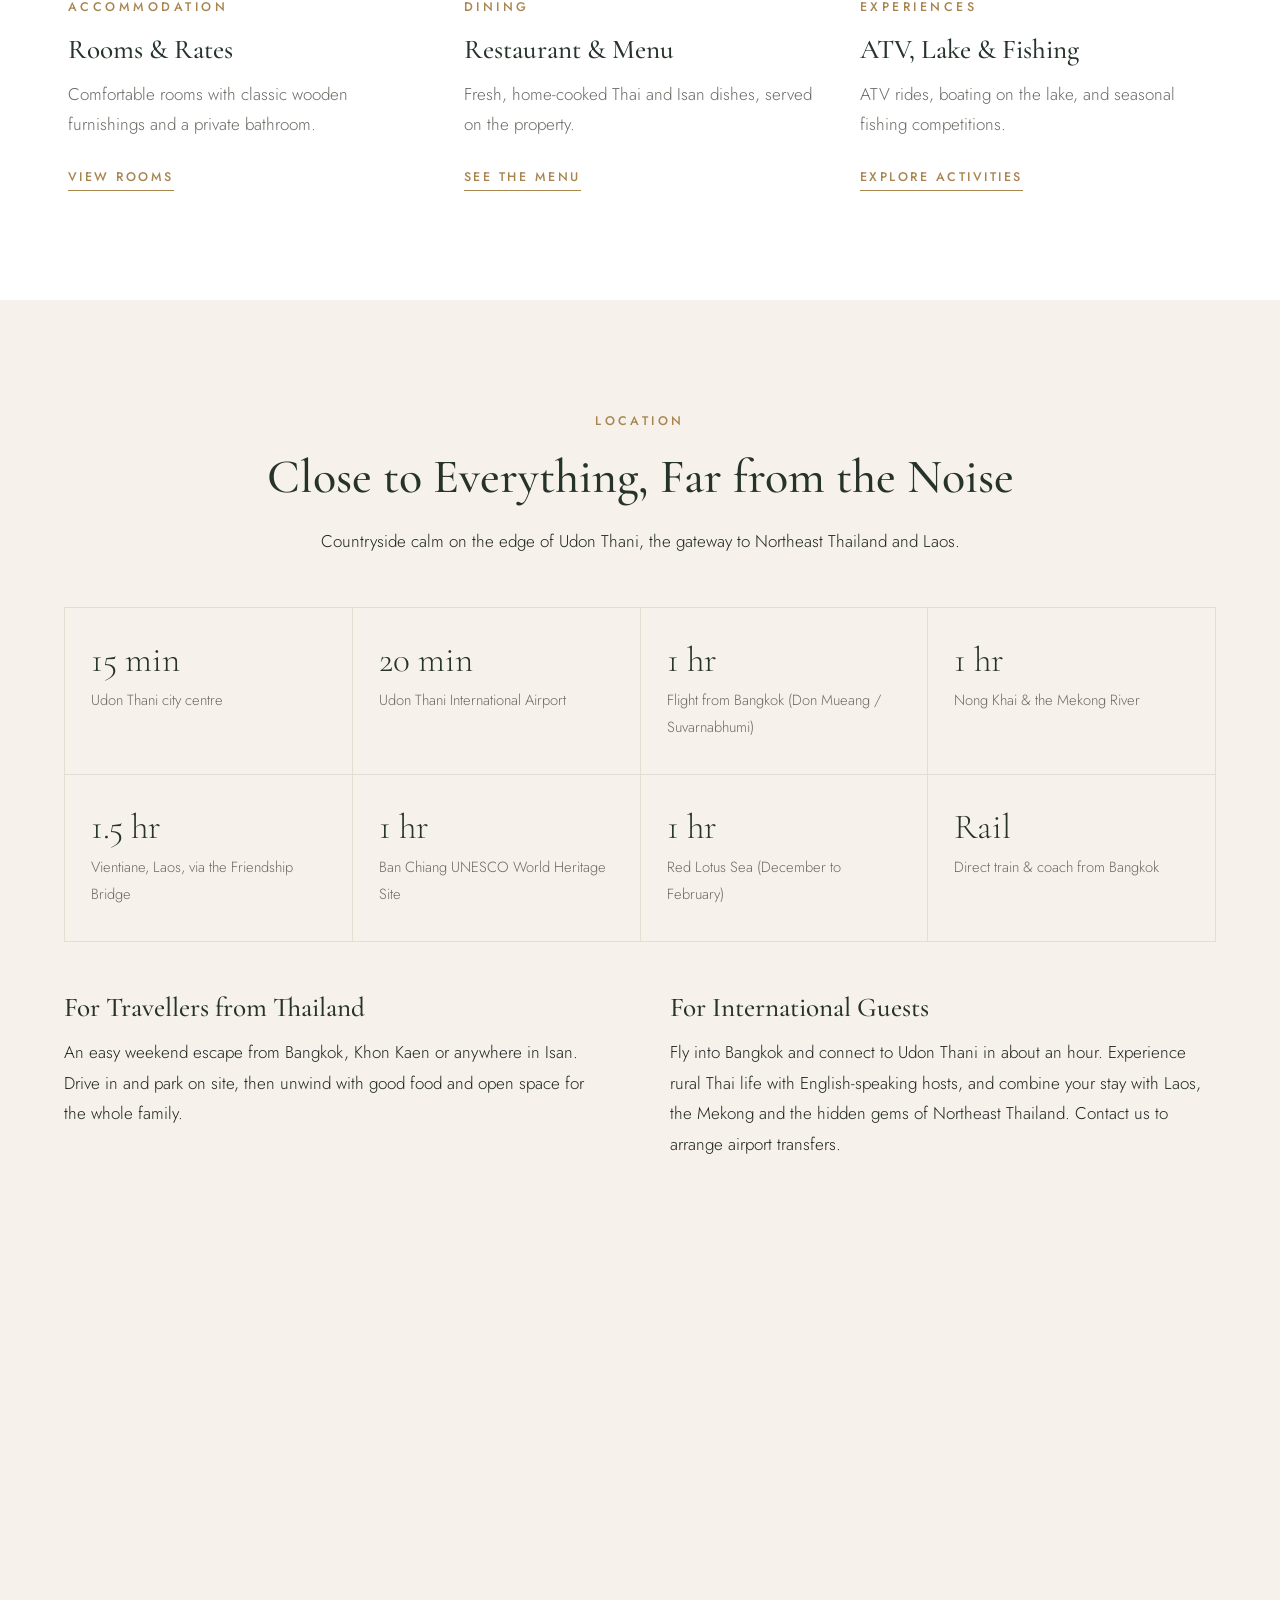
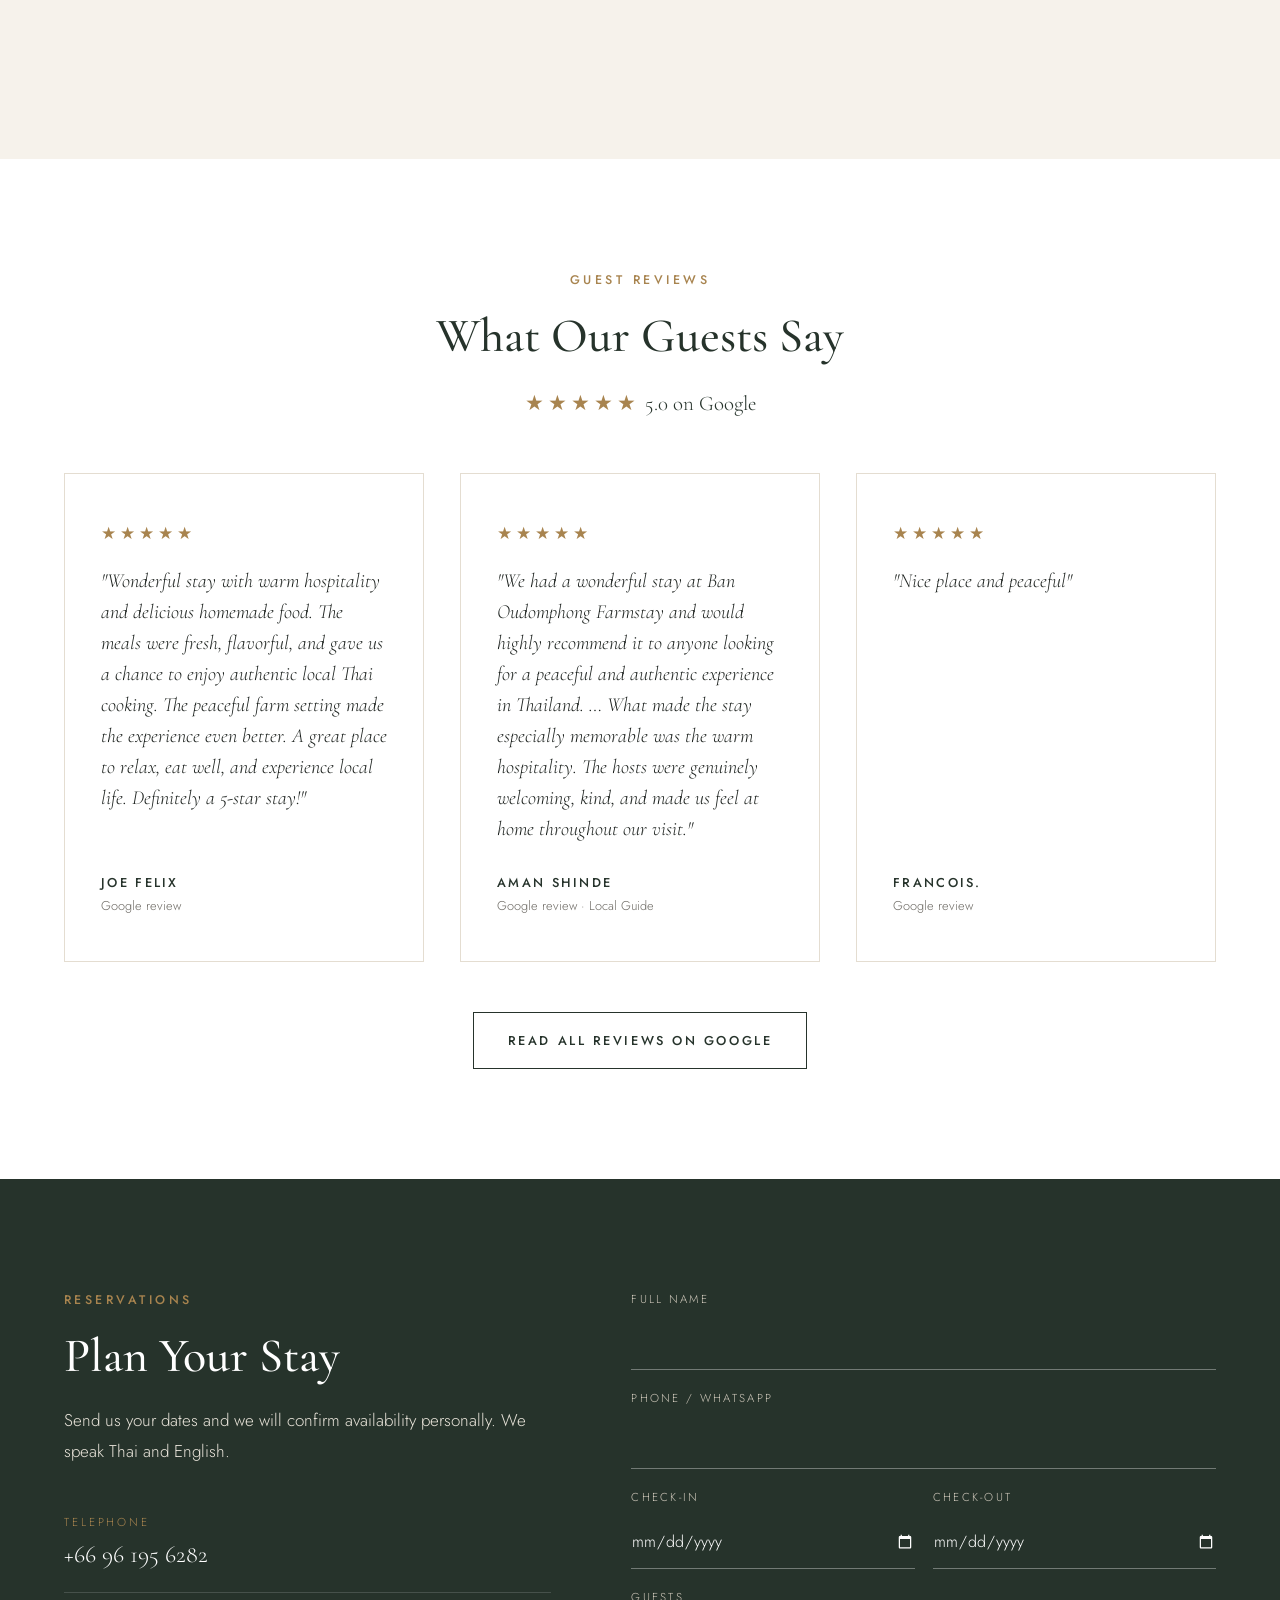
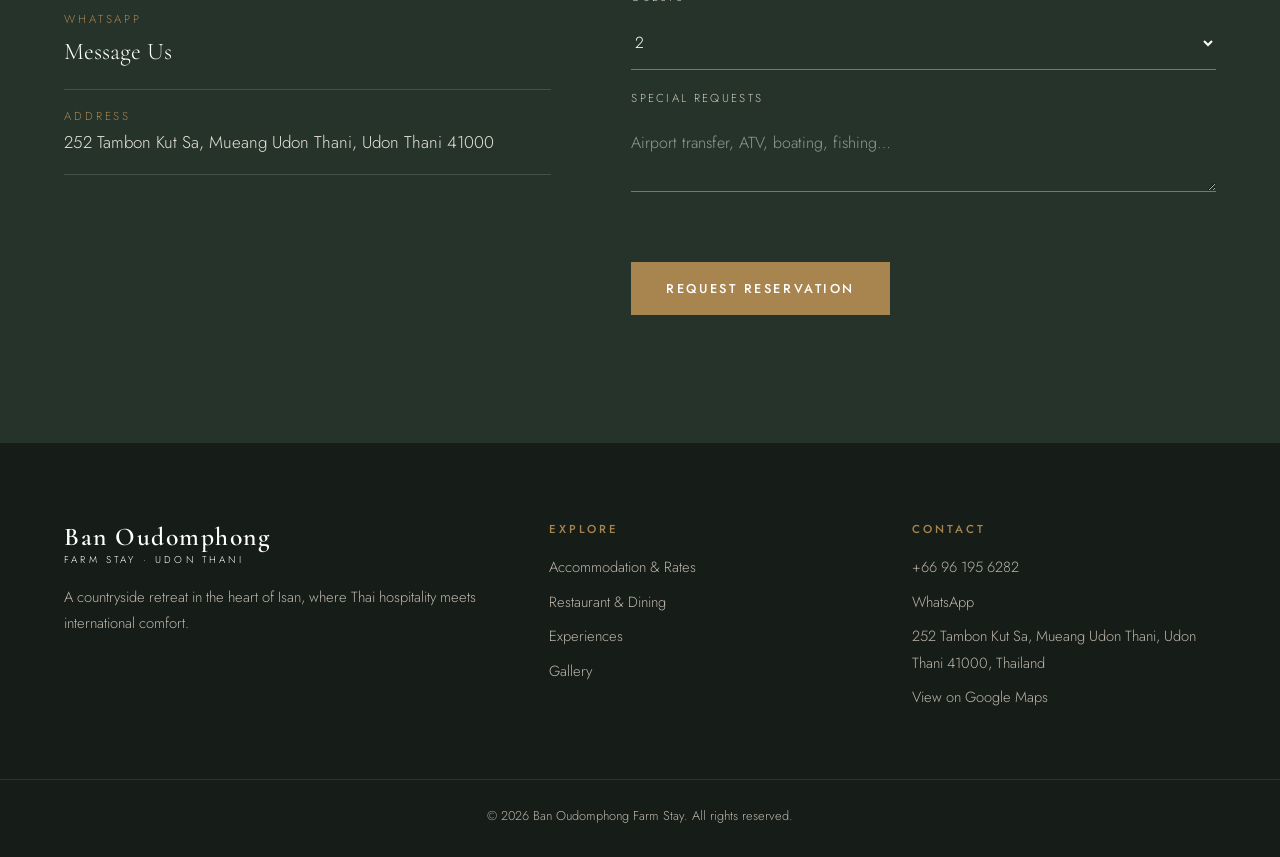
==== commit 2ff41e22: "version2 Corrected 3 image issues." ====
--- a/index.html
+++ b/index.html
@@ -31,7 +31,7 @@
     <div class="container split">
       <div class="split-img tall">
         <!-- Add your hotel photo as nature/hotel.jpg -->
-        <img class="zoom" src="nature/hotel.jpg" alt="Ban Oudomphong Farm Stay">
+        <img class="zoom" src="nature/hotel1.JPG" alt="Ban Oudomphong Farm Stay">
       </div>
       <div>
         <span class="eyebrow">Welcome</span>
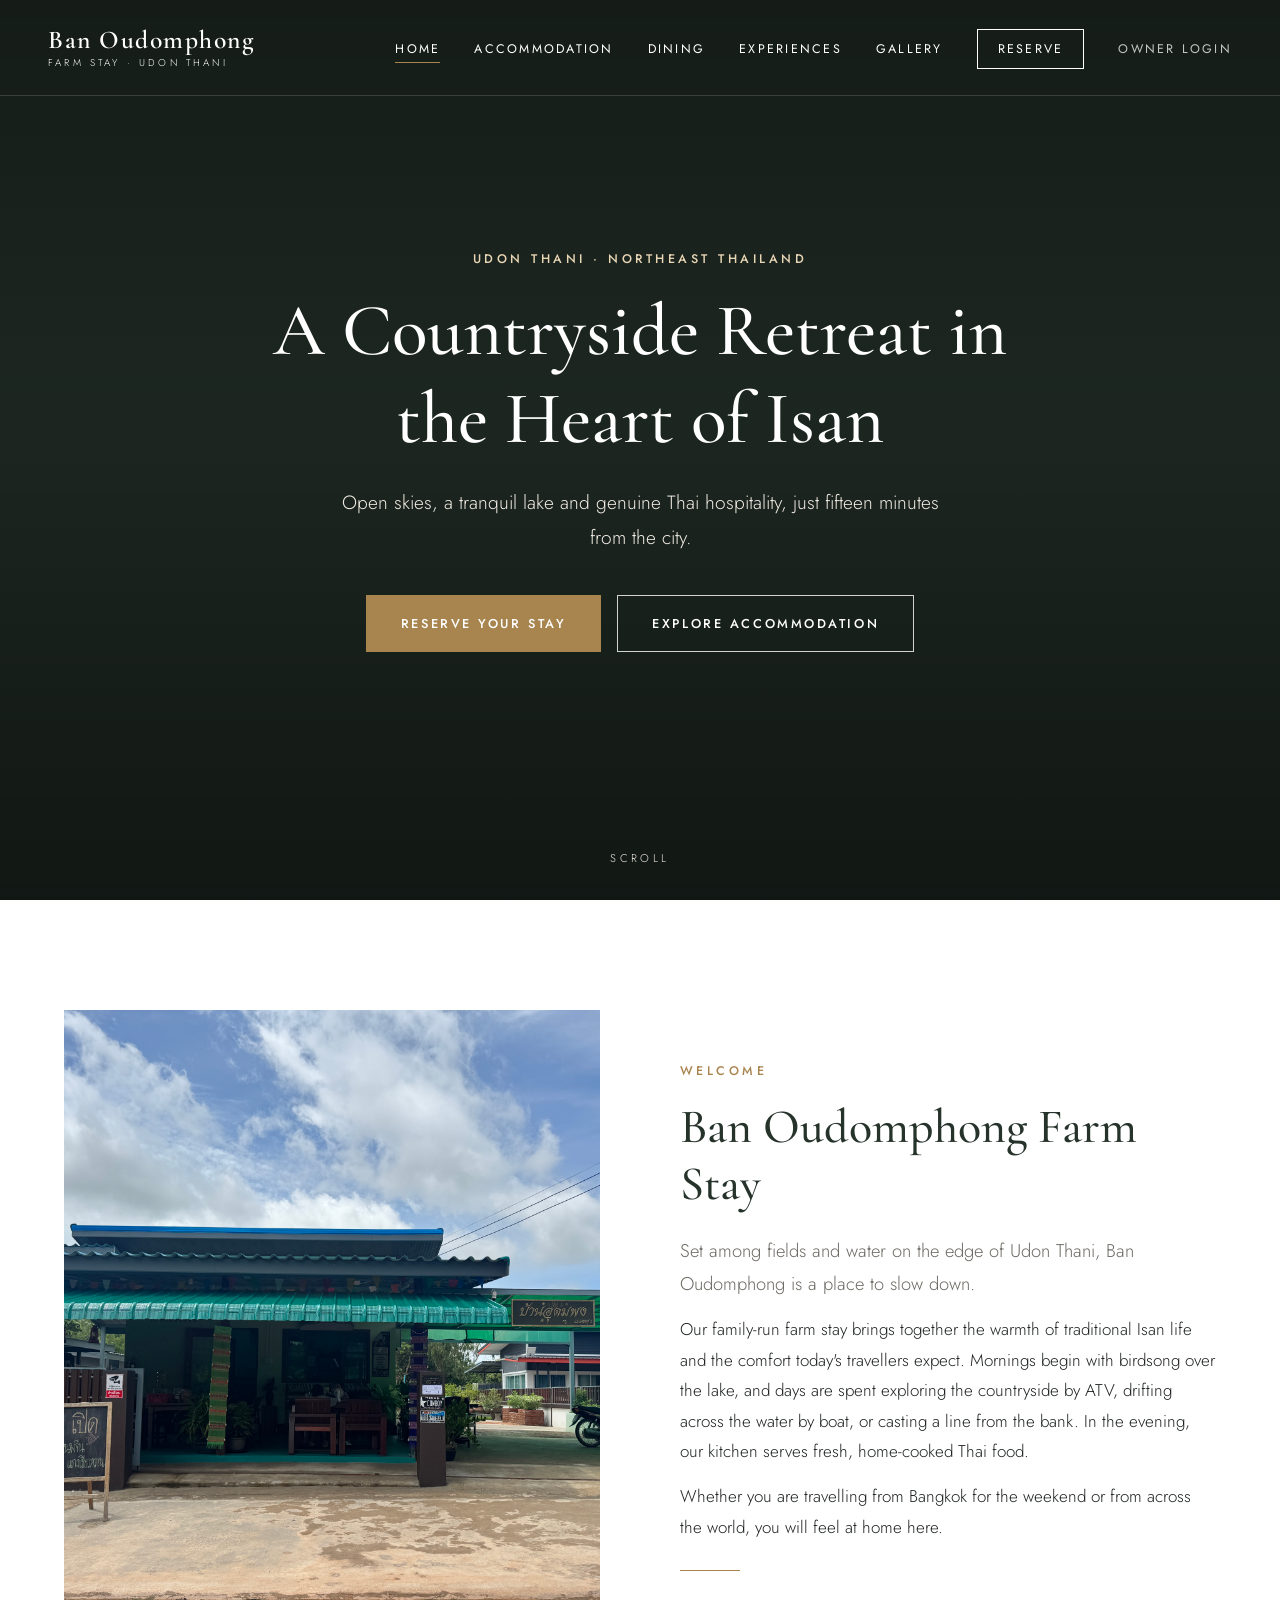
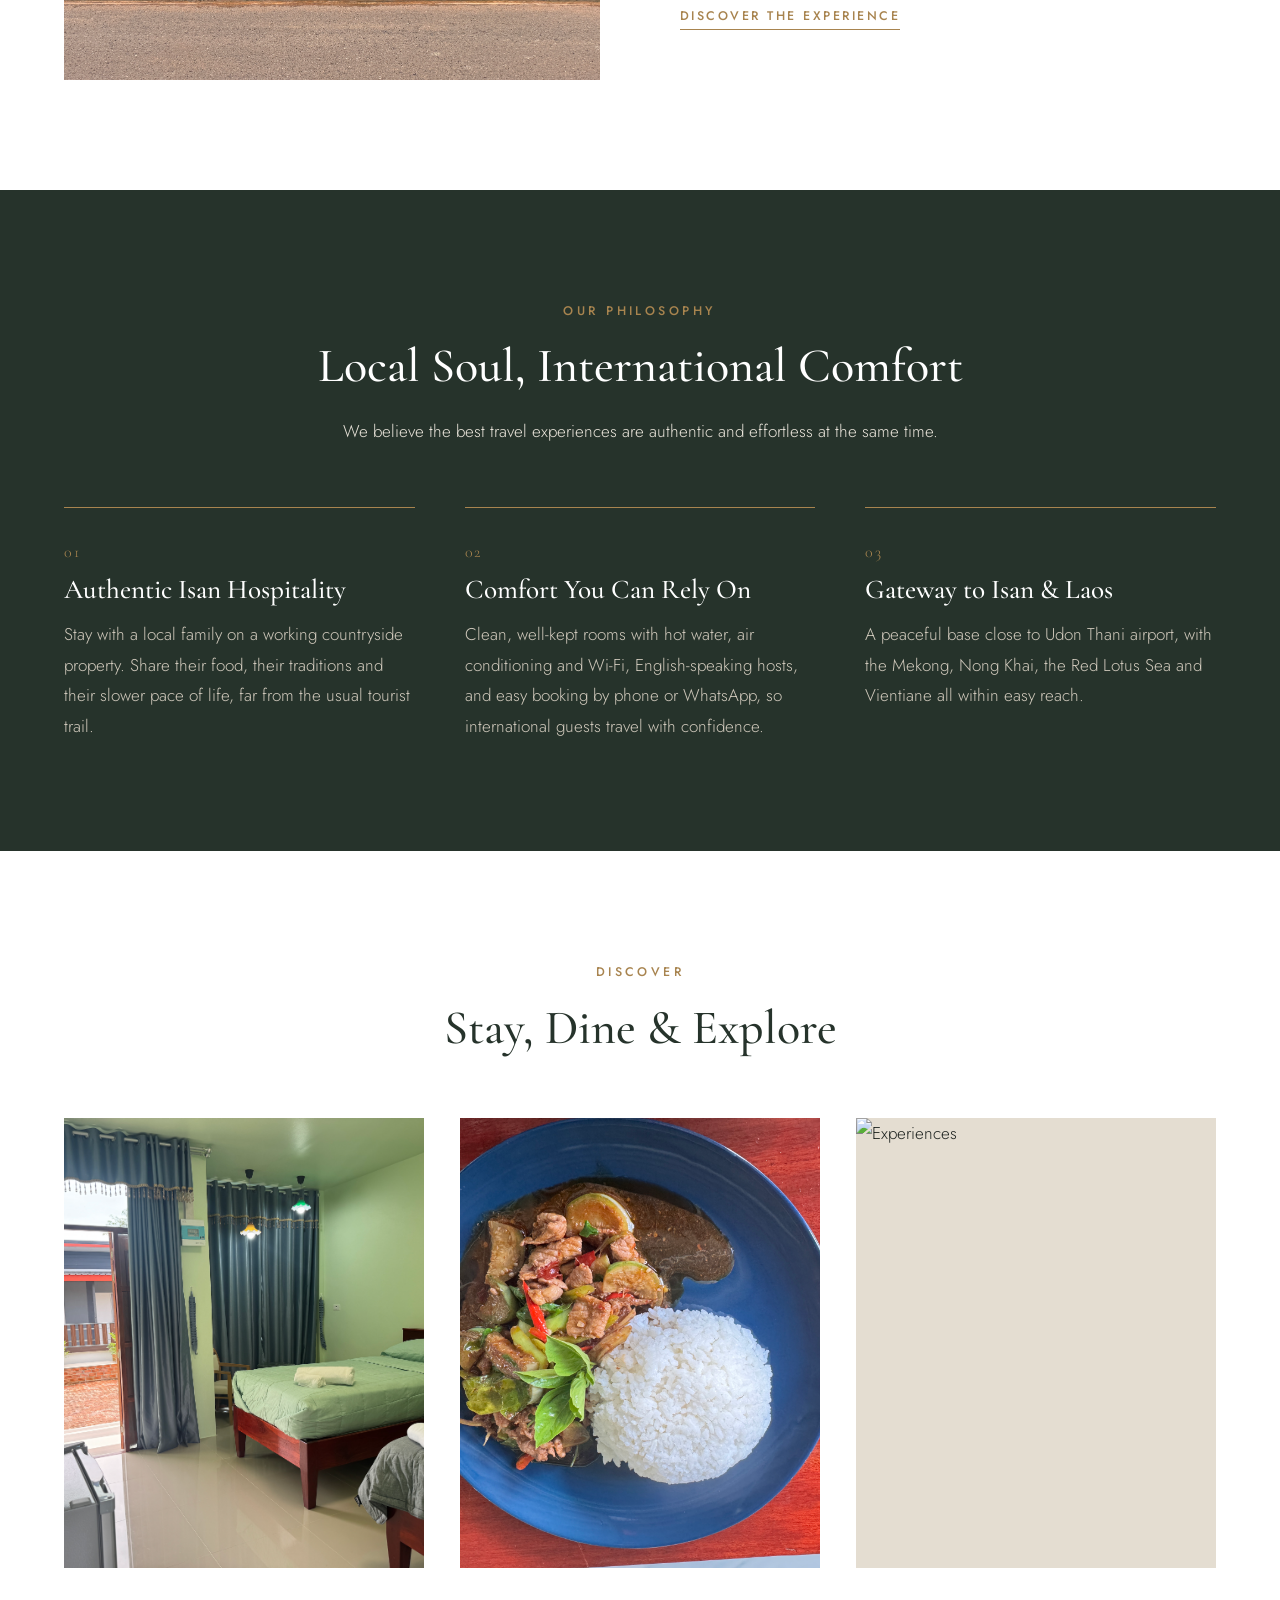
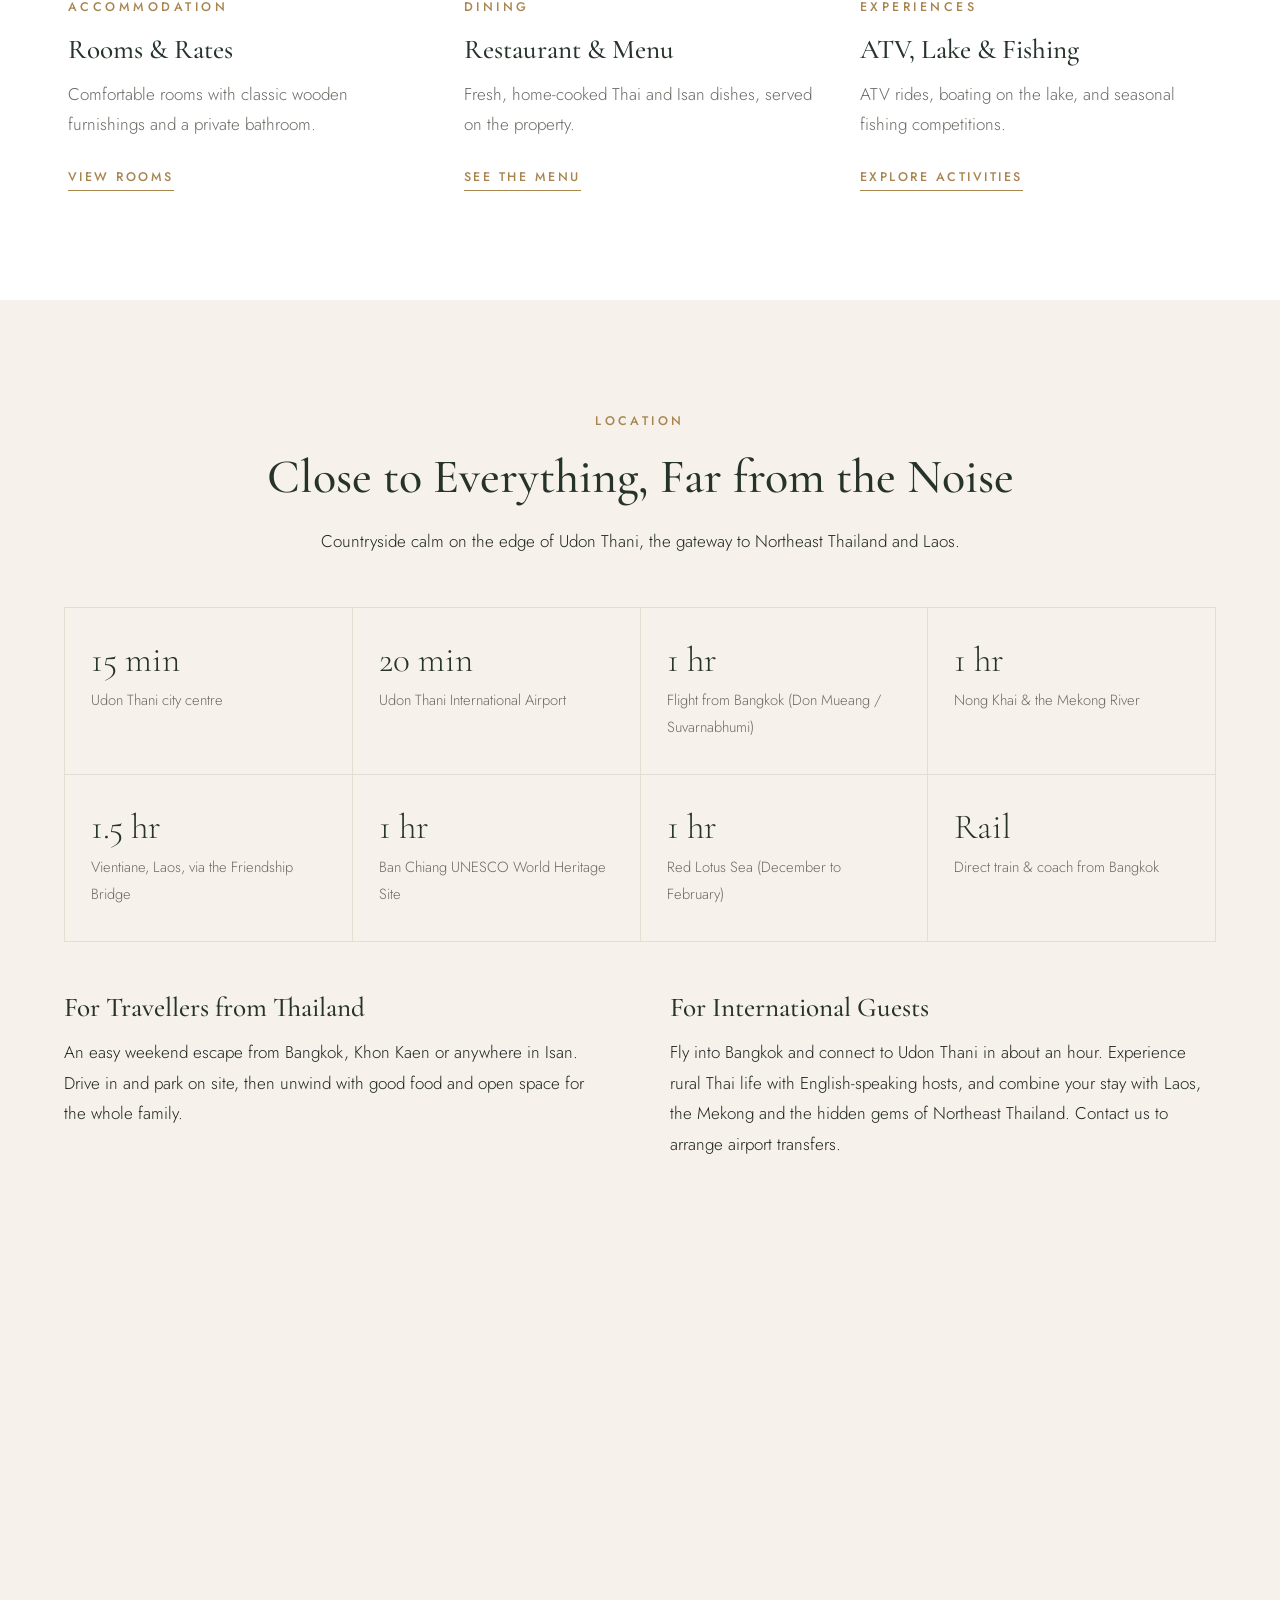
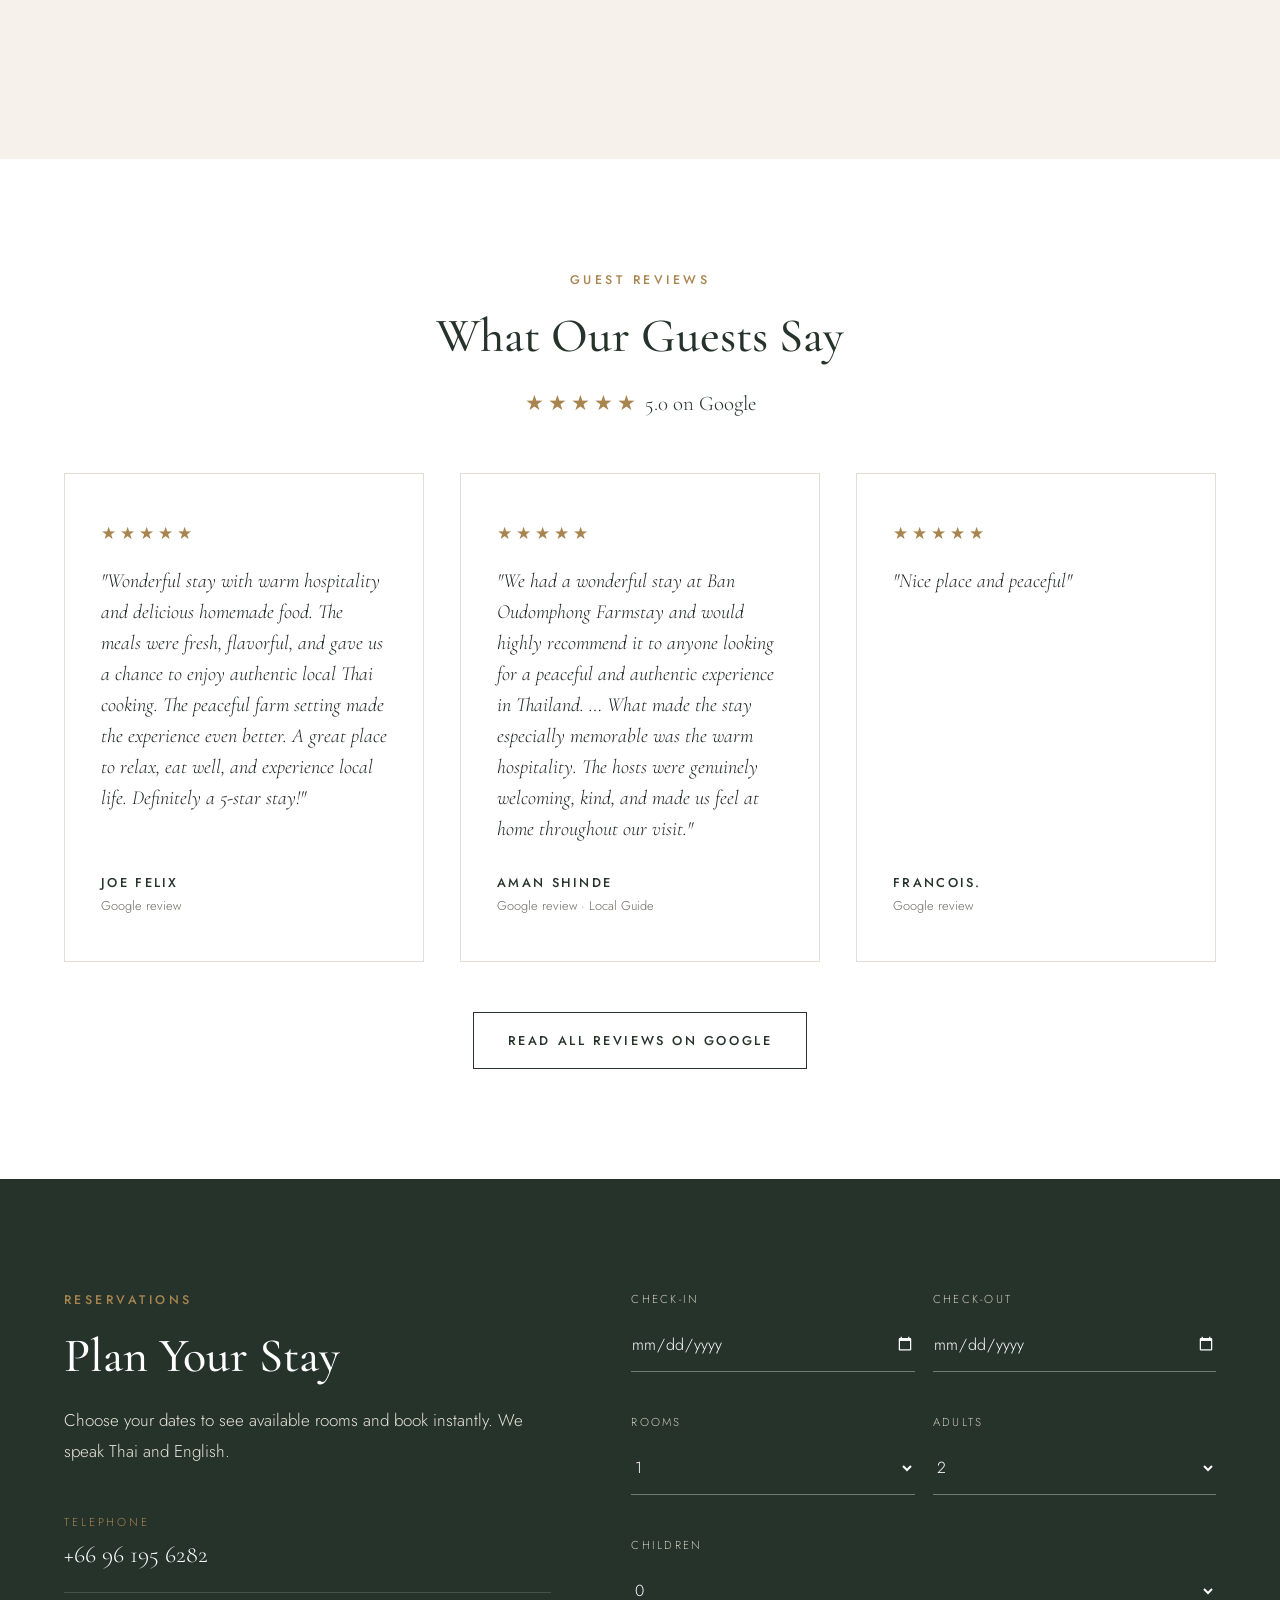
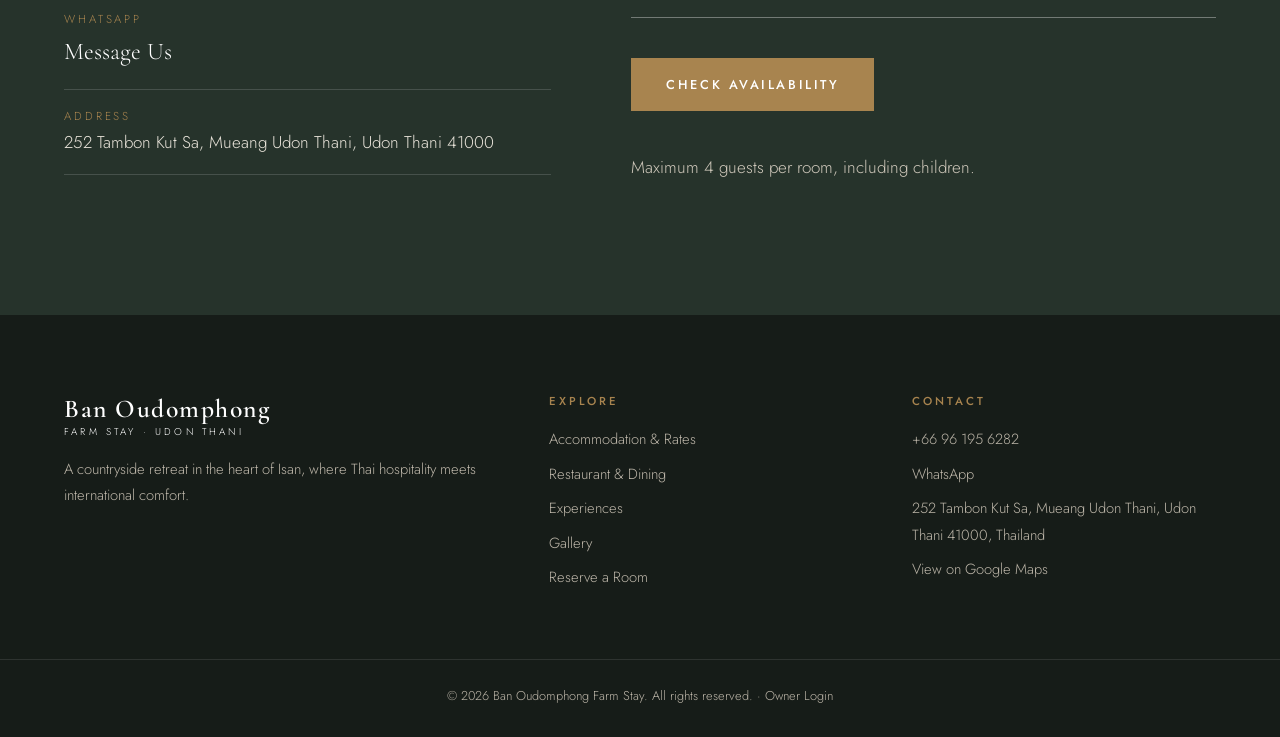
==== commit 48d5d9ca: "v4 Added admin Dynamic room rates" ====
--- a/index.html
+++ b/index.html
@@ -19,7 +19,7 @@
       <h1>A Countryside Retreat in the Heart of Isan</h1>
       <p>Open skies, a tranquil lake and genuine Thai hospitality, just fifteen minutes from the city.</p>
       <div class="hero-buttons">
-        <a href="#contact" class="btn">Reserve Your Stay</a>
+        <a href="book.html" class="btn">Reserve Your Stay</a>
         <a href="accommodation.html" class="btn btn-ghost">Explore Accommodation</a>
       </div>
     </div>
@@ -30,7 +30,7 @@
   <section class="section">
     <div class="container split">
       <div class="split-img tall">
-        <!-- Add your hotel photo as nature/hotel.jpg -->
+        <!-- Hotel photo -->
         <img class="zoom" src="nature/hotel1.JPG" alt="Ban Oudomphong Farm Stay">
       </div>
       <div>
@@ -205,7 +205,7 @@
       <div>
         <span class="eyebrow">Reservations</span>
         <h2>Plan Your Stay</h2>
-        <p>Send us your dates and we will confirm availability personally. We speak Thai and English.</p>
+        <p>Choose your dates to see available rooms and book instantly. We speak Thai and English.</p>
         <ul class="contact-list">
           <li><span>Telephone</span><a href="tel:+66961956282">+66 96 195 6282</a></li>
           <li><span>WhatsApp</span><a href="https://wa.me/66961956282" target="_blank">Message Us</a></li>
@@ -213,26 +213,31 @@
         </ul>
       </div>
 
-      <!-- Submitting opens WhatsApp with the booking details filled in -->
-      <form id="bookingForm" class="form">
-        <label>Full Name<input type="text" id="name" required></label>
-        <label>Phone / WhatsApp<input type="tel" id="phone" required></label>
+      <!-- Quick search: sends the guest to the booking page with these details filled in -->
+      <form id="quickSearch" class="form">
         <div class="row">
-          <label>Check-in<input type="date" id="checkin" required></label>
-          <label>Check-out<input type="date" id="checkout" required></label>
-        </div>
-        <label>Guests
-          <select id="guests"><option>1</option><option selected>2</option><option>3</option><option>4</option></select>
+          <label>Check-in<input type="date" id="qIn" required></label>
+          <label>Check-out<input type="date" id="qOut" required></label>
+        </div>
+        <div class="row">
+          <label>Rooms
+            <select id="qRooms"><option>1</option><option>2</option><option>3</option><option>4</option></select>
+          </label>
+          <label>Adults
+            <select id="qAdults"><option>1</option><option selected>2</option><option>3</option><option>4</option><option>5</option><option>6</option><option>7</option><option>8</option></select>
+          </label>
+        </div>
+        <label>Children
+          <select id="qChildren"><option>0</option><option>1</option><option>2</option><option>3</option><option>4</option><option>5</option><option>6</option></select>
         </label>
-        <label>Special Requests<textarea id="message" rows="2" placeholder="Airport transfer, ATV, boating, fishing…"></textarea></label>
-        <p id="totalPrice" class="total"></p>
-        <div><button type="submit" class="btn">Request Reservation</button></div>
-        <p id="formMsg" class="form-msg"></p>
+        <div><button type="submit" class="btn">Check Availability</button></div>
+        <p class="small-note" style="color:#cfc8bb">Maximum 4 guests per room, including children.</p>
       </form>
     </div>
   </section>
 
   <div id="site-footer"></div>
+  <script src="store.js"></script>
   <script src="script.js"></script>
 </body>
 </html>
--- a/style.css
+++ b/style.css
@@ -269,4 +269,280 @@
   .distances, .nearby, .amenities, .form .row { grid-template-columns: 1fr; }
   .gallery { columns: 1; }
   .exp-photos { grid-template-columns: 1fr; }
-}+}
+
+/* =========================================================
+   BOOKING PAGE (book.html)
+   ========================================================= */
+.solid-nav .navbar { background: #fff; }
+.booking-page { padding: 140px 0 100px; background: var(--sand); min-height: 80vh; }
+.step-title { font-size: clamp(2rem, 4vw, 2.8rem); margin-bottom: 24px; }
+.muted { color: var(--muted); }
+.error { color: #a23b2a; font-size: .95rem; min-height: 1em; }
+.success { color: #2f6b3e; font-size: .95rem; }
+.note { color: var(--muted); font-size: .9rem; margin-top: 14px; }
+.btn-wide { width: 100%; }
+.btn-sm { padding: 10px 18px; font-size: .72rem; }
+
+.stepper { list-style: none; display: grid; grid-template-columns: repeat(4, 1fr); margin-bottom: 50px; counter-reset: s; }
+.stepper li {
+  counter-increment: s; font-size: .72rem; letter-spacing: .18em; text-transform: uppercase; color: var(--muted);
+  padding-top: 14px; border-top: 2px solid var(--stone);
+}
+.stepper li::before { content: counter(s, decimal-leading-zero) "  "; color: var(--gold); }
+.stepper li.active { color: var(--forest); border-top-color: var(--gold); font-weight: 500; }
+.stepper li.done { border-top-color: var(--forest); }
+
+.search-panel {
+  display: grid; grid-template-columns: 1.2fr 1.2fr .8fr .8fr .8fr auto; gap: 18px; align-items: end;
+  background: #fff; padding: 30px; border: 1px solid var(--stone);
+}
+.search-panel label, .fields label, .admin-form label, .auth-form label {
+  font-size: .72rem; letter-spacing: .18em; text-transform: uppercase; color: var(--muted); display: block;
+}
+.search-panel input, .search-panel select, .fields input, .fields select, .fields textarea,
+.admin-form input, .admin-form select, .admin-form textarea, .auth-form input, .filters input, .filters select {
+  width: 100%; margin-top: 8px; padding: 12px 14px; font-family: var(--sans); font-size: 1rem; font-weight: 300;
+  color: var(--ink); background: #fff; border: 1px solid var(--stone); outline: none; border-radius: 0;
+}
+.search-panel input:focus, .fields input:focus, .fields select:focus, .fields textarea:focus,
+.admin-form input:focus, .admin-form select:focus, .auth-form input:focus { border-color: var(--gold); }
+
+.step-head { display: flex; justify-content: space-between; align-items: flex-end; gap: 20px; flex-wrap: wrap; }
+.stay-line { font-family: var(--serif); font-size: 1.3rem; color: var(--forest); margin-bottom: 30px; }
+
+.room-options { display: grid; gap: 24px; }
+.room-option {
+  display: grid; grid-template-columns: 320px 1fr 230px; background: #fff; border: 1px solid var(--stone); transition: .3s;
+}
+.room-option.selected { border-color: var(--gold); box-shadow: 0 0 0 1px var(--gold); }
+.room-option.sold-out { opacity: .55; }
+.room-option img { width: 100%; height: 100%; min-height: 220px; object-fit: cover; cursor: zoom-in; }
+.room-option-body { padding: 28px 30px; }
+.room-option-body h3 { margin-bottom: 4px; }
+.features { list-style: none; margin-top: 16px; display: grid; grid-template-columns: 1fr 1fr; gap: 4px 20px; font-size: .92rem; }
+.features li::before { content: "— "; color: var(--gold); }
+.room-option-price { padding: 28px; border-left: 1px solid var(--stone); display: flex; flex-direction: column; gap: 4px; }
+.room-option-price .label { font-size: .7rem; letter-spacing: .2em; text-transform: uppercase; color: var(--gold); }
+.room-option-price .rate { font-family: var(--serif); font-size: 2rem; color: var(--forest); line-height: 1.1; }
+.room-option-price .muted { font-size: .85rem; }
+.qty { display: flex; align-items: center; border: 1px solid var(--forest); margin-top: auto; width: fit-content; }
+.qty button { width: 42px; height: 42px; border: 0; background: none; font-size: 1.3rem; cursor: pointer; color: var(--forest); }
+.qty button:hover { background: var(--forest); color: #fff; }
+.qty span { min-width: 40px; text-align: center; font-weight: 500; }
+
+.policy-box { margin-top: 30px; padding: 26px 30px; background: #fff; border-left: 3px solid var(--gold); }
+.policy-box h4 { font-family: var(--sans); font-size: .75rem; letter-spacing: .22em; text-transform: uppercase; color: var(--gold); font-weight: 500; margin-bottom: 8px; }
+.policy-box ul { margin: 8px 0 0 18px; }
+.select-bar {
+  position: sticky; bottom: 0; margin-top: 30px; background: var(--forest); color: #fff;
+  display: flex; justify-content: space-between; align-items: center; gap: 16px; padding: 18px 26px; flex-wrap: wrap;
+}
+.select-bar .btn:disabled { opacity: .4; cursor: not-allowed; }
+
+.review-grid { display: grid; grid-template-columns: 1.5fr 1fr; gap: 36px; align-items: start; }
+.panel { background: #fff; border: 1px solid var(--stone); padding: 32px; margin-bottom: 24px; }
+.panel h3 { font-size: 1.6rem; margin-bottom: 18px; }
+.fields { display: grid; grid-template-columns: 1fr 1fr; gap: 18px; }
+.fields .full, .admin-form .full { grid-column: 1 / -1; }
+.demo-banner { background: #fbf3e2; border: 1px dashed var(--gold); padding: 12px 16px; font-size: .9rem; margin-bottom: 20px; color: var(--gold-dark); }
+.agree { display: flex; gap: 12px; align-items: flex-start; font-size: .92rem; margin: 6px 0 14px; }
+.agree input { margin-top: 6px; accent-color: var(--gold); }
+
+.summary { background: #fff; border: 1px solid var(--stone); padding: 32px; position: sticky; top: 110px; }
+.summary h3 { font-size: 1.6rem; margin-bottom: 14px; }
+.summary h4 { font-family: var(--sans); font-size: .72rem; letter-spacing: .22em; text-transform: uppercase; color: var(--gold); font-weight: 500; margin: 24px 0 10px; }
+.sum-list { display: grid; grid-template-columns: auto 1fr; gap: 8px 20px; font-size: .95rem; }
+.sum-list dt { color: var(--muted); }
+.sum-list dd small { display: block; color: var(--muted); font-size: .8rem; }
+.sum-room { display: grid; grid-template-columns: 1fr auto; gap: 2px 12px; padding: 10px 0; border-bottom: 1px solid var(--stone); font-size: .92rem; }
+.sum-room span:not(.amt) { color: var(--muted); grid-column: 1; }
+.sum-room .amt { grid-column: 2; grid-row: 1 / 3; align-self: center; }
+.sum-row { display: flex; justify-content: space-between; padding: 6px 0; font-size: .95rem; }
+.sum-row.total { border-top: 1px solid var(--forest); margin-top: 8px; padding-top: 14px; font-family: var(--serif); font-size: 1.5rem; color: var(--forest); }
+.sum-policy { font-size: .82rem; color: var(--muted); margin-top: 14px; }
+
+.confirm-head { text-align: center; margin-bottom: 40px; }
+.tick { width: 70px; height: 70px; border-radius: 50%; border: 1px solid var(--gold); color: var(--gold); font-size: 2rem; display: grid; place-items: center; margin: 0 auto 20px; }
+.ref { font-size: 1.1rem; margin-top: 10px; }
+.ref strong { letter-spacing: .1em; color: var(--forest); }
+.confirm-actions { display: flex; gap: 12px; flex-wrap: wrap; margin-top: 10px; }
+
+/* =========================================================
+   LOGIN PAGE (login.html)
+   ========================================================= */
+.auth-page { min-height: 100vh; display: grid; place-items: center; background: var(--forest); padding: 24px; }
+.auth-card { width: 100%; max-width: 440px; background: #fff; padding: 46px 40px; }
+.auth-logo { display: flex; flex-direction: column; line-height: 1.1; color: var(--forest); text-align: center; margin-bottom: 30px; }
+.auth-logo strong { font-family: var(--serif); font-size: 1.7rem; font-weight: 600; }
+.auth-logo small { font-size: .62rem; letter-spacing: .32em; text-transform: uppercase; color: var(--gold); margin-top: 6px; }
+.auth-form { display: grid; gap: 18px; }
+.auth-form h1 { font-size: 2rem; text-align: center; }
+.link-btn { background: none; border: 0; color: var(--gold); cursor: pointer; font-family: var(--sans); font-size: .9rem; text-decoration: underline; }
+.tabs { display: grid; grid-template-columns: 1fr 1fr; border: 1px solid var(--stone); }
+.tab { background: none; border: 0; padding: 12px 8px; font-family: var(--sans); font-size: .82rem; cursor: pointer; color: var(--muted); }
+.tab.active { background: var(--forest); color: #fff; }
+
+/* =========================================================
+   ADMIN DASHBOARD (admin.html)
+   ========================================================= */
+.admin-page { background: var(--sand); }
+.admin-top {
+  display: flex; align-items: center; gap: 30px; padding: 16px 32px; background: #fff;
+  border-bottom: 1px solid var(--stone); position: sticky; top: 0; z-index: 50; flex-wrap: wrap;
+}
+.admin-top .auth-logo { margin: 0; text-align: left; }
+.admin-tabs { display: flex; gap: 4px; flex: 1; flex-wrap: wrap; }
+.admin-tabs button {
+  background: none; border: 0; padding: 10px 14px; font-family: var(--sans); font-size: .78rem;
+  letter-spacing: .14em; text-transform: uppercase; color: var(--muted); cursor: pointer; border-bottom: 2px solid transparent;
+}
+.admin-tabs button.active { color: var(--forest); border-bottom-color: var(--gold); }
+.admin-main { max-width: 1300px; margin: 0 auto; padding: 30px 32px 80px; }
+.admin-main h2 { font-size: 2.2rem; margin-bottom: 20px; }
+.admin-main h3 { font-size: 1.4rem; margin: 36px 0 14px; }
+.admin-warning { background: #fbf3e2; border: 1px dashed var(--gold); color: var(--gold-dark); padding: 10px 16px; font-size: .85rem; margin-bottom: 26px; }
+.kpis { display: grid; grid-template-columns: repeat(6, 1fr); gap: 16px; }
+.kpi { background: #fff; border: 1px solid var(--stone); padding: 20px; }
+.kpi span { display: block; font-size: .68rem; letter-spacing: .16em; text-transform: uppercase; color: var(--muted); }
+.kpi strong { font-family: var(--serif); font-size: 1.9rem; font-weight: 500; color: var(--forest); }
+.avail-wrap, .table-wrap { overflow-x: auto; background: #fff; border: 1px solid var(--stone); }
+.avail { border-collapse: collapse; width: 100%; font-size: .85rem; }
+.avail th, .avail td { padding: 10px 8px; text-align: center; border: 1px solid var(--stone); white-space: nowrap; }
+.avail td:first-child { text-align: left; font-weight: 500; }
+.avail td.free { background: #eef5ee; color: #2f6b3e; }
+.avail td.part { background: #fbf3e2; color: var(--gold-dark); }
+.avail td.full { background: #f6e3df; color: #a23b2a; }
+.admin-cols { display: grid; grid-template-columns: 1fr 1fr; gap: 40px; }
+.list-row { background: #fff; border: 1px solid var(--stone); padding: 12px 16px; margin-bottom: 8px; font-size: .92rem; }
+.list-row a, table.data a { color: var(--gold-dark); text-decoration: underline; }
+.bar-row { display: grid; grid-template-columns: 130px 1fr 30px; gap: 12px; align-items: center; margin-bottom: 8px; font-size: .92rem; }
+.bar { height: 10px; background: var(--stone); }
+.bar i { display: block; height: 100%; background: var(--gold); }
+.panel-head { display: flex; justify-content: space-between; align-items: center; gap: 20px; flex-wrap: wrap; margin-bottom: 16px; }
+.panel-head h2 { margin: 0; }
+.filters { display: flex; gap: 10px; align-items: center; flex-wrap: wrap; }
+.filters input, .filters select { margin: 0; width: auto; min-width: 200px; }
+table.data { border-collapse: collapse; width: 100%; font-size: .88rem; }
+table.data th { text-align: left; font-size: .68rem; letter-spacing: .14em; text-transform: uppercase; color: var(--muted); font-weight: 500; padding: 12px; border-bottom: 1px solid var(--stone); white-space: nowrap; }
+table.data td { padding: 12px; border-bottom: 1px solid var(--stone); vertical-align: top; }
+table.data td small { display: block; color: var(--muted); font-size: .8rem; }
+table.data tr.cancelled td { color: var(--muted); }
+.status { display: inline-block; font-size: .68rem; letter-spacing: .12em; text-transform: uppercase; padding: 3px 8px; font-family: var(--sans); vertical-align: middle; }
+.status.confirmed { background: #eef5ee; color: #2f6b3e; }
+.status.cancelled { background: #f6e3df; color: #a23b2a; }
+.actions { white-space: nowrap; }
+.actions button { background: none; border: 1px solid var(--stone); padding: 6px 10px; font-family: var(--sans); font-size: .78rem; cursor: pointer; margin-right: 4px; }
+.actions button:hover { border-color: var(--forest); }
+.danger { color: #a23b2a !important; }
+.admin-form { display: grid; grid-template-columns: repeat(2, 1fr); gap: 18px; background: #fff; border: 1px solid var(--stone); padding: 30px; max-width: 900px; }
+.narrow-form { max-width: 480px; grid-template-columns: 1fr; }
+.modal { position: fixed; inset: 0; background: rgba(12,15,13,.6); display: grid; place-items: center; z-index: 400; padding: 20px; }
+.modal[hidden] { display: none; }
+.modal-card { background: #fff; max-width: 640px; width: 100%; max-height: 90vh; overflow-y: auto; padding: 36px; position: relative; }
+.modal-close { position: absolute; top: 12px; right: 18px; background: none; border: 0; font-size: 2rem; cursor: pointer; color: var(--muted); }
+
+/* ---------- Booking / admin responsive ---------- */
+@media (max-width: 1000px) {
+  .search-panel { grid-template-columns: 1fr 1fr; }
+  .search-panel .btn { grid-column: 1 / -1; }
+  .room-option { grid-template-columns: 1fr; }
+  .room-option img { height: 240px; }
+  .room-option-price { border-left: 0; border-top: 1px solid var(--stone); }
+  .review-grid, .admin-cols { grid-template-columns: 1fr; }
+  .summary { position: static; }
+  .kpis { grid-template-columns: repeat(2, 1fr); }
+}
+@media (max-width: 560px) {
+  .stepper li { font-size: 0; }
+  .stepper li::before { font-size: .8rem; }
+  .fields, .features, .admin-form, .search-panel { grid-template-columns: 1fr; }
+  .admin-main { padding: 20px 16px 60px; }
+  .admin-top { padding: 14px 16px; }
+}
+@media print {
+  .navbar, .footer, .stepper, .confirm-actions, .select-bar { display: none !important; }
+  .booking-page { padding: 0; background: #fff; }
+}
+
+/* =========================================================
+   ADMIN THEME: navy & blue so the owner area looks
+   clearly different from the guest website
+   ========================================================= */
+.admin-theme {
+  --forest: #1c2b3d;
+  --gold: #2f7fb8;
+  --gold-dark: #23628f;
+  --sand: #eef2f7;
+  --stone: #d4dce6;
+  --muted: #5d6a79;
+}
+.admin-theme.admin-page { background: var(--sand); }
+.admin-theme .admin-top { background: var(--forest); border-bottom: 3px solid var(--gold); }
+.admin-theme .admin-top .auth-logo { color: #fff; }
+.admin-theme .admin-top .auth-logo small { color: #8cc3ea; }
+.admin-theme .admin-tabs button { color: #b9c6d6; }
+.admin-theme .admin-tabs button.active { color: #fff; border-bottom-color: #5fb0e8; }
+.admin-theme .admin-tabs button:hover { color: #fff; }
+.admin-badge {
+  background: #f2b632; color: #1c2b3d; font-size: .66rem; font-weight: 500; letter-spacing: .2em;
+  text-transform: uppercase; padding: 5px 10px;
+}
+.admin-theme .admin-warning { background: #fff7e0; border-color: #e0b84f; color: #7a5a12; }
+.admin-theme .kpi { border-top: 3px solid var(--gold); }
+.admin-theme .btn-ghost { border-color: rgba(255,255,255,.6); color: #fff; }
+.admin-theme .btn-ghost:hover { background: #fff; color: var(--forest); }
+
+/* Owner Login link in the website menu */
+.nav-links .nav-owner { opacity: .75; }
+
+/* Booking status colours */
+.status.pending { background: #fff3cd; color: #8a6100; }
+.actions button.ok, .mini.ok { color: #2f6b3e; border-color: #9cc9a8; }
+.mini { background: #fff; border: 1px solid var(--stone); padding: 4px 10px; font-family: var(--sans); font-size: .78rem; cursor: pointer; margin-left: 6px; }
+.row-actions { display: inline-flex; align-items: center; gap: 4px; margin-left: 8px; }
+.row-actions a { margin-left: 6px; }
+
+/* ---------- Monthly availability calendars ---------- */
+.cal-head { display: flex; align-items: center; justify-content: space-between; gap: 16px; flex-wrap: wrap; margin-top: 36px; }
+.cal-head h3 { margin: 0; }
+.cal-nav { display: flex; gap: 8px; align-items: center; }
+.cal-nav select { padding: 9px 12px; font-family: var(--sans); font-size: .95rem; border: 1px solid var(--stone); background: #fff; }
+.cal-nav .btn:disabled { opacity: .35; cursor: not-allowed; }
+.cal-legend { display: flex; gap: 18px; font-size: .85rem; color: var(--muted); }
+.cal-legend i { display: inline-block; width: 14px; height: 14px; margin-right: 6px; vertical-align: -2px; }
+.cal-legend i.free, .cal-day.free { background: #d9f0dd; }
+.cal-legend i.part, .cal-day.part { background: #fff1b8; }
+.cal-legend i.full, .cal-day.full { background: #f6c9c3; }
+.cal-grid { display: grid; grid-template-columns: 1fr 1fr; gap: 24px; margin-top: 18px; }
+.cal { background: #fff; border: 1px solid var(--stone); padding: 20px; }
+.cal h4 { font-size: 1.3rem; margin-bottom: 14px; }
+.cal-week, .cal-days { display: grid; grid-template-columns: repeat(7, 1fr); gap: 4px; }
+.cal-week span { font-size: .7rem; letter-spacing: .1em; text-transform: uppercase; color: var(--muted); text-align: center; padding-bottom: 6px; }
+.cal-day {
+  border: 0; min-height: 58px; padding: 6px; display: flex; flex-direction: column; justify-content: space-between;
+  font-family: var(--sans); cursor: pointer; text-align: left; transition: outline .1s;
+}
+.cal-day:hover { outline: 2px solid var(--gold); }
+.cal-day .d { font-weight: 500; font-size: .95rem; color: var(--ink); }
+.cal-day .f { font-size: .75rem; color: #3d4a57; align-self: flex-end; }
+.cal-day.full .f { color: #9a2b1d; font-weight: 500; }
+.cal-day.past { background: #f1f3f6; opacity: .55; }
+.cal-day.empty { background: transparent; cursor: default; }
+.day-detail { background: #fff; border: 1px solid var(--stone); border-left: 3px solid var(--gold); padding: 16px 20px; margin-top: 18px; font-size: .92rem; }
+.day-detail .list-row { margin: 8px 0 0; }
+.period-form { grid-template-columns: repeat(4, 1fr); max-width: none; }
+@media (max-width: 1000px) {
+  .cal-grid { grid-template-columns: 1fr; }
+  .period-form { grid-template-columns: 1fr 1fr; }
+}
+@media (max-width: 560px) {
+  .cal-day { min-height: 46px; padding: 4px; }
+  .period-form { grid-template-columns: 1fr; }
+}
+.admin-theme .admin-tabs { gap: 0; }
+.admin-theme .admin-tabs button { padding: 10px 11px; letter-spacing: .1em; font-size: .74rem; }
+
+/* Anything marked "hidden" must stay hidden, even if another rule sets display */
+[hidden] { display: none !important; }
+.link-btn.center { display: block; text-align: center; }
